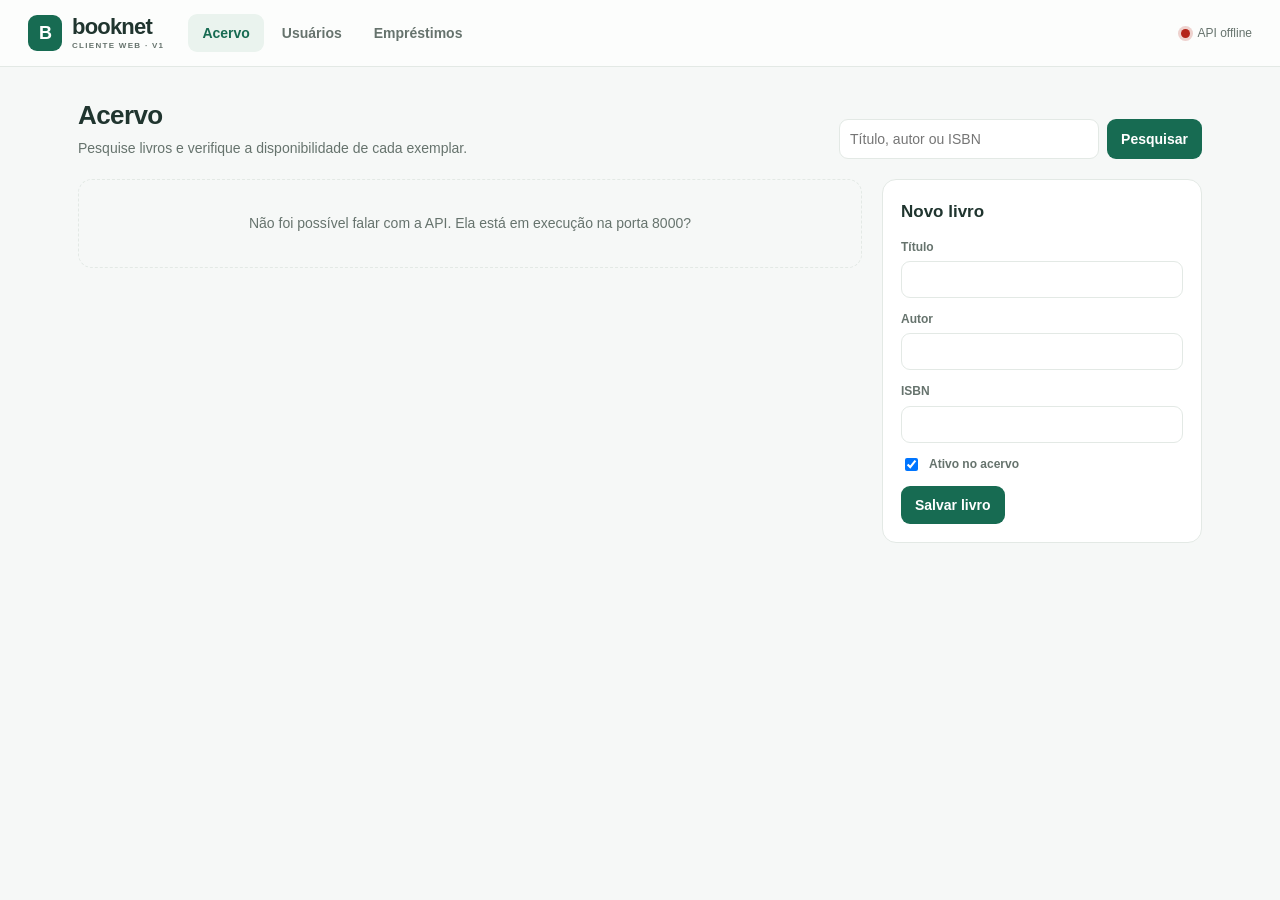
==== cliente/index.html @ 8a985eef "feat: cliente web funcional consumindo a API Acervo, usuarios e emprestimos em HTML/CSS/JS puro, com" ====
<!DOCTYPE html>
<html lang="pt-BR">
<head>
  <meta charset="UTF-8">
  <meta name="viewport" content="width=device-width, initial-scale=1">
  <meta name="description" content="BookNet — Cliente Web da biblioteca universitária: acervo, usuários, empréstimos e devoluções.">
  <meta name="theme-color" content="#176b52">
  <title>BookNet · Biblioteca</title>
  <link rel="icon" href="data:,">
  <link rel="stylesheet" href="style.css">
  <script src="app.js" defer></script>
</head>
<body>
  <header class="topbar">
    <div class="brand">
      <span class="brand-mark" aria-hidden="true">B</span>
      <span>booknet<small>CLIENTE WEB · V1</small></span>
    </div>
    <nav class="tabs" aria-label="Seções">
      <button class="tab is-active" data-tab="acervo" type="button">Acervo</button>
      <button class="tab" data-tab="usuarios" type="button">Usuários</button>
      <button class="tab" data-tab="emprestimos" type="button">Empréstimos</button>
    </nav>
    <div class="status" id="status-api" role="status" title="Estado da API e do banco">
      <span class="dot"></span><span class="status-text">Verificando…</span>
    </div>
  </header>

  <main>
    <!-- ACERVO -->
    <section class="panel" id="tab-acervo">
      <div class="panel-head">
        <div>
          <h1>Acervo</h1>
          <p class="muted">Pesquise livros e verifique a disponibilidade de cada exemplar.</p>
        </div>
        <form class="search" id="busca-livros" role="search">
          <input type="search" name="q" placeholder="Título, autor ou ISBN" aria-label="Pesquisar livros">
          <button type="submit">Pesquisar</button>
        </form>
      </div>
      <div class="layout">
        <div id="lista-livros" class="list" aria-live="polite"></div>
        <aside class="card form-card">
          <h2 id="titulo-form-livro">Novo livro</h2>
          <form id="form-livro">
            <input type="hidden" name="registro_id">
            <label>Título<input name="titulo" required maxlength="255"></label>
            <label>Autor<input name="autor" required maxlength="255"></label>
            <label>ISBN<input name="isbn" required maxlength="20"></label>
            <label class="check"><input type="checkbox" name="ativo" checked> Ativo no acervo</label>
            <div class="actions">
              <button type="submit" class="primary">Salvar livro</button>
              <button type="button" class="ghost" id="cancelar-livro" hidden>Cancelar</button>
            </div>
          </form>
        </aside>
      </div>
    </section>

    <!-- USUÁRIOS -->
    <section class="panel" id="tab-usuarios" hidden>
      <div class="panel-head">
        <div>
          <h1>Usuários</h1>
          <p class="muted">Alunos e bibliotecários cadastrados.</p>
        </div>
        <form class="search" id="busca-usuarios" role="search">
          <input type="search" name="q" placeholder="Nome, e-mail ou matrícula" aria-label="Pesquisar usuários">
          <select name="tipo" aria-label="Tipo de usuário">
            <option value="">Todos</option>
            <option value="ALUNO">Alunos</option>
            <option value="BIBLIOTECARIO">Bibliotecários</option>
          </select>
          <button type="submit">Pesquisar</button>
        </form>
      </div>
      <div class="layout">
        <div id="lista-usuarios" class="list" aria-live="polite"></div>
        <aside class="card form-card">
          <h2 id="titulo-form-usuario">Novo usuário</h2>
          <form id="form-usuario">
            <input type="hidden" name="registro_id">
            <label>Nome<input name="nome" required maxlength="255"></label>
            <label>E-mail<input name="email" type="email" required maxlength="255"></label>
            <label>Matrícula<input name="matricula" required maxlength="30"></label>
            <label>Tipo
              <select name="tipo">
                <option value="ALUNO">Aluno</option>
                <option value="BIBLIOTECARIO">Bibliotecário</option>
              </select>
            </label>
            <label class="check"><input type="checkbox" name="ativo" checked> Ativo</label>
            <div class="actions">
              <button type="submit" class="primary">Salvar usuário</button>
              <button type="button" class="ghost" id="cancelar-usuario" hidden>Cancelar</button>
            </div>
          </form>
        </aside>
      </div>
    </section>

    <!-- EMPRÉSTIMOS -->
    <section class="panel" id="tab-emprestimos" hidden>
      <div class="panel-head">
        <div>
          <h1>Empréstimos</h1>
          <p class="muted">Registre retiradas e devoluções. Limite de 3 empréstimos ativos por usuário.</p>
        </div>
        <div class="filters" role="group" aria-label="Filtrar empréstimos">
          <button type="button" class="chip is-active" data-filtro="">Todos</button>
          <button type="button" class="chip" data-filtro="status=ATIVO">Ativos</button>
          <button type="button" class="chip" data-filtro="atrasados=true">Atrasados</button>
          <button type="button" class="chip" data-filtro="status=DEVOLVIDO">Devolvidos</button>
        </div>
      </div>
      <div class="layout">
        <div id="lista-emprestimos" class="list" aria-live="polite"></div>
        <aside class="card form-card">
          <h2>Novo empréstimo</h2>
          <form id="form-emprestimo">
            <label>Usuário<select name="usuario_id" required id="select-usuario"></select></label>
            <label>ID do exemplar<input name="exemplar_id" type="number" min="1" required></label>
            <p class="hint" id="info-exemplar">Dica: use o botão “Emprestar” no Acervo.</p>
            <label>Prazo (dias)<input name="prazo_dias" type="number" min="1" max="60" value="14" required></label>
            <div class="actions"><button type="submit" class="primary">Registrar empréstimo</button></div>
          </form>
        </aside>
      </div>
    </section>
  </main>

  <div class="toasts" id="toasts" aria-live="assertive"></div>
</body>
</html>
---- cliente/style.css ----
:root {
  color-scheme: light;
  --bg: #f6f8f7;
  --surface: #fff;
  --ink: #20352f;
  --muted: #66736d;
  --green: #176b52;
  --green-soft: #eaf3ee;
  --amber: #9a5b00;
  --amber-soft: #fff4e0;
  --red: #b42318;
  --red-soft: #fdecea;
  --line: #e3e9e5;
  --radius: 14px;
}

* { box-sizing: border-box; }
body { margin: 0; background: var(--bg); color: var(--ink); font: 14px/1.6 "Segoe UI", -apple-system, BlinkMacSystemFont, Arial, sans-serif; }
h1, h2, h3, p { margin: 0; }
h1 { font-size: 26px; letter-spacing: -.6px; font-weight: 650; }
h2 { font-size: 17px; font-weight: 650; margin-bottom: 12px; }
h3 { font-size: 15px; font-weight: 650; }
[hidden] { display: none !important; }
.muted, .hint { color: var(--muted); }
.hint { font-size: 12px; margin-top: -4px; }
button, input, select { font: inherit; color: inherit; }
button { cursor: pointer; }
:focus-visible { outline: 3px solid var(--green); outline-offset: 2px; }

/* Barra superior */
.topbar { position: sticky; top: 0; z-index: 5; display: flex; align-items: center; gap: 24px; flex-wrap: wrap; padding: 14px 28px; background: #fcfdfc; border-bottom: 1px solid var(--line); }
.brand { display: flex; align-items: center; gap: 10px; font-size: 22px; font-weight: 750; letter-spacing: -.8px; line-height: 1; }
.brand small { display: block; margin-top: 4px; font-size: 8px; letter-spacing: 1.3px; color: var(--muted); }
.brand-mark { display: grid; place-items: center; width: 34px; height: 36px; border-radius: 9px; background: var(--green); color: #fff; font-size: 18px; }
.tabs { display: flex; gap: 4px; flex: 1; }
.tab { border: 0; background: none; padding: 8px 14px; border-radius: 9px; color: var(--muted); font-weight: 600; }
.tab:hover { color: var(--green); }
.tab.is-active { background: var(--green-soft); color: var(--green); }
.status { display: flex; align-items: center; gap: 8px; font-size: 12px; color: var(--muted); }
.dot { width: 9px; height: 9px; border-radius: 50%; background: #bbb; }
.status.ok .dot { background: #2e9d6e; box-shadow: 0 0 0 3px #2e9d6e33; }
.status.erro .dot { background: var(--red); box-shadow: 0 0 0 3px #b4231833; }

/* Painéis */
main { max-width: 1180px; margin: 0 auto; padding: 28px; }
.panel-head { display: flex; justify-content: space-between; align-items: flex-end; gap: 16px; flex-wrap: wrap; margin-bottom: 20px; }
.layout { display: grid; grid-template-columns: minmax(0, 1fr) 320px; gap: 20px; align-items: start; }
.card { background: var(--surface); border: 1px solid var(--line); border-radius: var(--radius); padding: 18px; }
.form-card { position: sticky; top: 90px; }
.list { display: flex; flex-direction: column; gap: 10px; }
.empty { padding: 32px; text-align: center; color: var(--muted); border: 1px dashed var(--line); border-radius: var(--radius); }

/* Formulários */
form label { display: flex; flex-direction: column; gap: 4px; margin-bottom: 12px; font-size: 12px; font-weight: 600; color: var(--muted); }
form label.check { flex-direction: row; align-items: center; gap: 8px; }
input:not([type=checkbox]), select { width: 100%; padding: 8px 10px; border: 1px solid var(--line); border-radius: 9px; background: #fff; color: var(--ink); font-weight: 400; }
input:focus, select:focus { border-color: var(--green); outline: none; box-shadow: 0 0 0 3px var(--green-soft); }
.search { display: flex; gap: 8px; }
.search input { width: 260px; }
.search select { width: auto; }
.actions { display: flex; gap: 8px; margin-top: 4px; }
button.primary, .search button { border: 0; border-radius: 9px; padding: 8px 14px; background: var(--green); color: #fff; font-weight: 600; }
button.primary:hover, .search button:hover { background: #125a45; }
button.ghost, button.small { border: 1px solid var(--line); border-radius: 9px; padding: 6px 12px; background: #fff; font-weight: 600; }
button.small { padding: 4px 10px; font-size: 12px; }
button.small:hover, button.ghost:hover { border-color: var(--green); color: var(--green); }
button.small.accent { background: var(--green); color: #fff; border-color: var(--green); }
button:disabled { opacity: .5; cursor: not-allowed; }
.filters { display: flex; gap: 6px; flex-wrap: wrap; }
.chip { border: 1px solid var(--line); background: #fff; border-radius: 99px; padding: 5px 14px; font-weight: 600; color: var(--muted); }
.chip.is-active { background: var(--green); border-color: var(--green); color: #fff; }

/* Itens */
.item { display: flex; flex-direction: column; gap: 10px; }
.item-row { display: flex; justify-content: space-between; align-items: center; gap: 12px; flex-wrap: wrap; }
.item-meta { font-size: 12px; color: var(--muted); }
.item-actions { display: flex; gap: 6px; align-items: center; flex-wrap: wrap; }
.badge { display: inline-block; padding: 2px 9px; border-radius: 99px; font-size: 11px; font-weight: 700; letter-spacing: .3px; background: var(--green-soft); color: var(--green); }
.badge.warn { background: var(--amber-soft); color: var(--amber); }
.badge.danger { background: var(--red-soft); color: var(--red); }
.badge.neutral { background: #eef0ef; color: var(--muted); }
.exemplares { border-top: 1px solid var(--line); padding-top: 10px; display: flex; flex-direction: column; gap: 6px; }
.exemplar { display: flex; justify-content: space-between; align-items: center; gap: 8px; padding: 6px 10px; background: var(--bg); border-radius: 9px; font-size: 13px; }
.novo-exemplar { display: flex; gap: 6px; margin-top: 4px; }
.novo-exemplar input { flex: 1; }

/* Notificações */
.toasts { position: fixed; right: 20px; bottom: 20px; z-index: 20; display: flex; flex-direction: column; gap: 8px; max-width: min(380px, calc(100vw - 40px)); }
.toast { padding: 12px 16px; border-radius: 11px; background: var(--ink); color: #fff; box-shadow: 0 8px 24px #0003; animation: entrar .2s ease-out; }
.toast.erro { background: var(--red); }
@keyframes entrar { from { opacity: 0; transform: translateY(8px); } }

@media (max-width: 860px) {
  .topbar { padding: 12px 16px; gap: 12px; }
  main { padding: 18px 16px; }
  .layout { grid-template-columns: 1fr; }
  .form-card { position: static; order: -1; }
  .tabs { order: 3; flex-basis: 100%; overflow-x: auto; }
  .status { margin-left: auto; }
  .panel-head > * { width: 100%; }
  .search { flex-wrap: wrap; }
  .search input { width: auto; flex: 1 1 100%; min-width: 0; }
  .search select, .search button { flex: 1; }
}
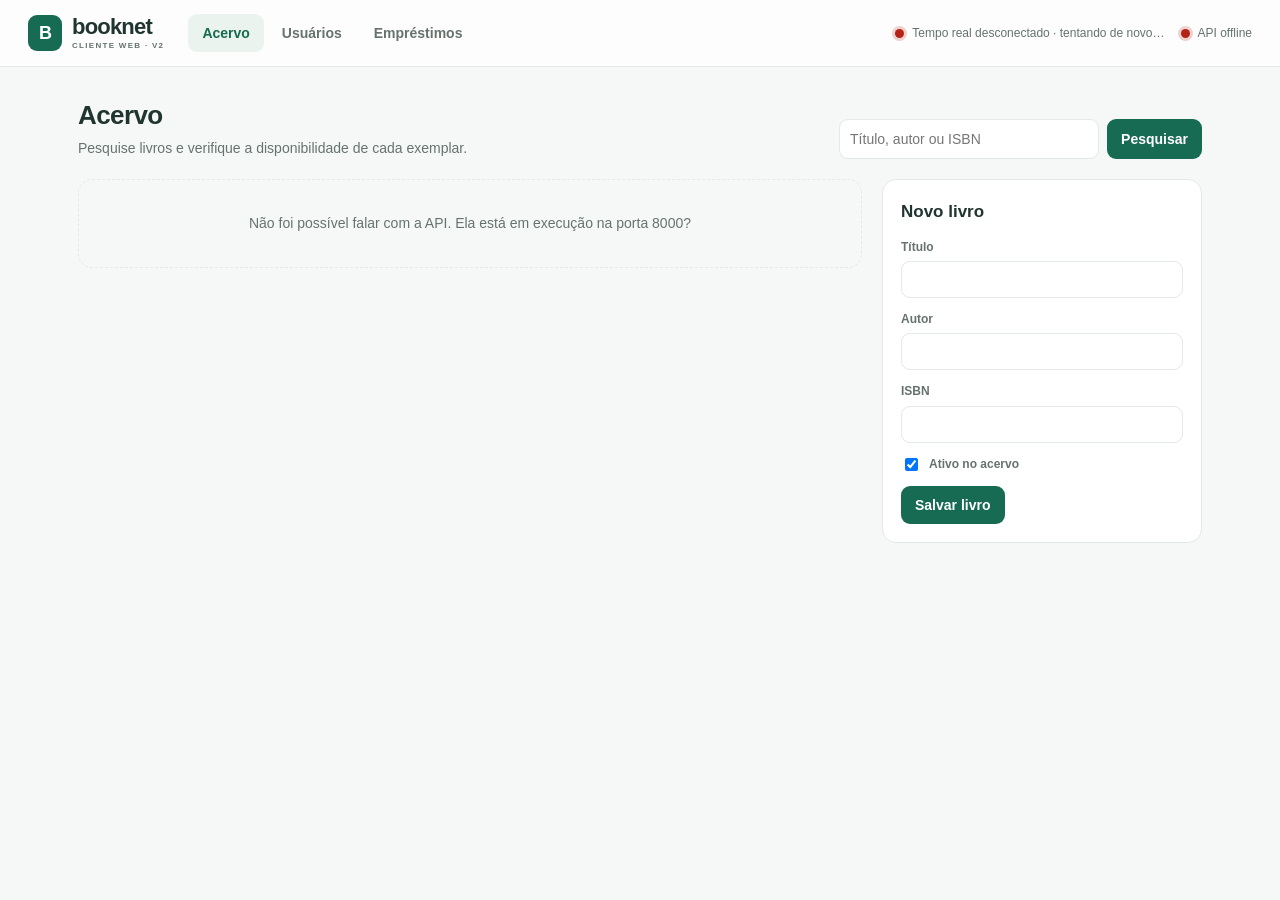
==== commit 45bb8822: "feat(v2): mensagens em tempo real por WebSocket - Canal /ws/eventos com broadcast de eventos de empr" ====
--- a/cliente/index.html
+++ b/cliente/index.html
@@ -14,15 +14,20 @@
   <header class="topbar">
     <div class="brand">
       <span class="brand-mark" aria-hidden="true">B</span>
-      <span>booknet<small>CLIENTE WEB · V1</small></span>
+      <span>booknet<small>CLIENTE WEB · V2</small></span>
     </div>
     <nav class="tabs" aria-label="Seções">
       <button class="tab is-active" data-tab="acervo" type="button">Acervo</button>
       <button class="tab" data-tab="usuarios" type="button">Usuários</button>
       <button class="tab" data-tab="emprestimos" type="button">Empréstimos</button>
     </nav>
-    <div class="status" id="status-api" role="status" title="Estado da API e do banco">
-      <span class="dot"></span><span class="status-text">Verificando…</span>
+    <div class="status-group">
+      <div class="status" id="status-ws" role="status" title="Canal WebSocket de eventos em tempo real">
+        <span class="dot"></span><span class="status-text">Conectando…</span>
+      </div>
+      <div class="status" id="status-api" role="status" title="Estado da API e do banco">
+        <span class="dot"></span><span class="status-text">Verificando…</span>
+      </div>
     </div>
   </header>
 
@@ -116,6 +121,7 @@
       </div>
       <div class="layout">
         <div id="lista-emprestimos" class="list" aria-live="polite"></div>
+        <div class="aside-stack">
         <aside class="card form-card">
           <h2>Novo empréstimo</h2>
           <form id="form-emprestimo">
@@ -126,6 +132,12 @@
             <div class="actions"><button type="submit" class="primary">Registrar empréstimo</button></div>
           </form>
         </aside>
+        <aside class="card">
+          <h2>Ao vivo</h2>
+          <p class="hint">Mensagens recebidas pelo WebSocket, vindas de qualquer computador.</p>
+          <ol id="feed-eventos" class="feed"><li class="item-meta">Nenhum evento ainda.</li></ol>
+        </aside>
+        </div>
       </div>
     </section>
   </main>
--- a/cliente/style.css
+++ b/cliente/style.css
@@ -47,6 +47,15 @@
 .layout { display: grid; grid-template-columns: minmax(0, 1fr) 320px; gap: 20px; align-items: start; }
 .card { background: var(--surface); border: 1px solid var(--line); border-radius: var(--radius); padding: 18px; }
 .form-card { position: sticky; top: 90px; }
+.aside-stack { position: sticky; top: 90px; display: flex; flex-direction: column; gap: 20px; }
+.aside-stack .form-card { position: static; }
+.status-group { display: flex; gap: 16px; flex-wrap: wrap; }
+.feed { list-style: none; margin: 8px 0 0; padding: 0; display: flex; flex-direction: column; gap: 8px; max-height: 320px; overflow-y: auto; }
+.feed li { font-size: 13px; padding: 6px 10px; border-left: 3px solid var(--green); background: var(--bg); border-radius: 0 8px 8px 0; }
+.feed li.devolucao { border-left-color: #6b7f78; }
+.feed time { display: block; font-size: 11px; color: var(--muted); }
+.toast.ao-vivo { background: #125a45; }
+.toast.ao-vivo::before { content: "AO VIVO · "; font-size: 11px; font-weight: 700; letter-spacing: .5px; opacity: .8; }
 .list { display: flex; flex-direction: column; gap: 10px; }
 .empty { padding: 32px; text-align: center; color: var(--muted); border: 1px dashed var(--line); border-radius: var(--radius); }
 
@@ -94,7 +103,7 @@
   .topbar { padding: 12px 16px; gap: 12px; }
   main { padding: 18px 16px; }
   .layout { grid-template-columns: 1fr; }
-  .form-card { position: static; order: -1; }
+  .form-card, .aside-stack { position: static; order: -1; }
   .tabs { order: 3; flex-basis: 100%; overflow-x: auto; }
   .status { margin-left: auto; }
   .panel-head > * { width: 100%; }
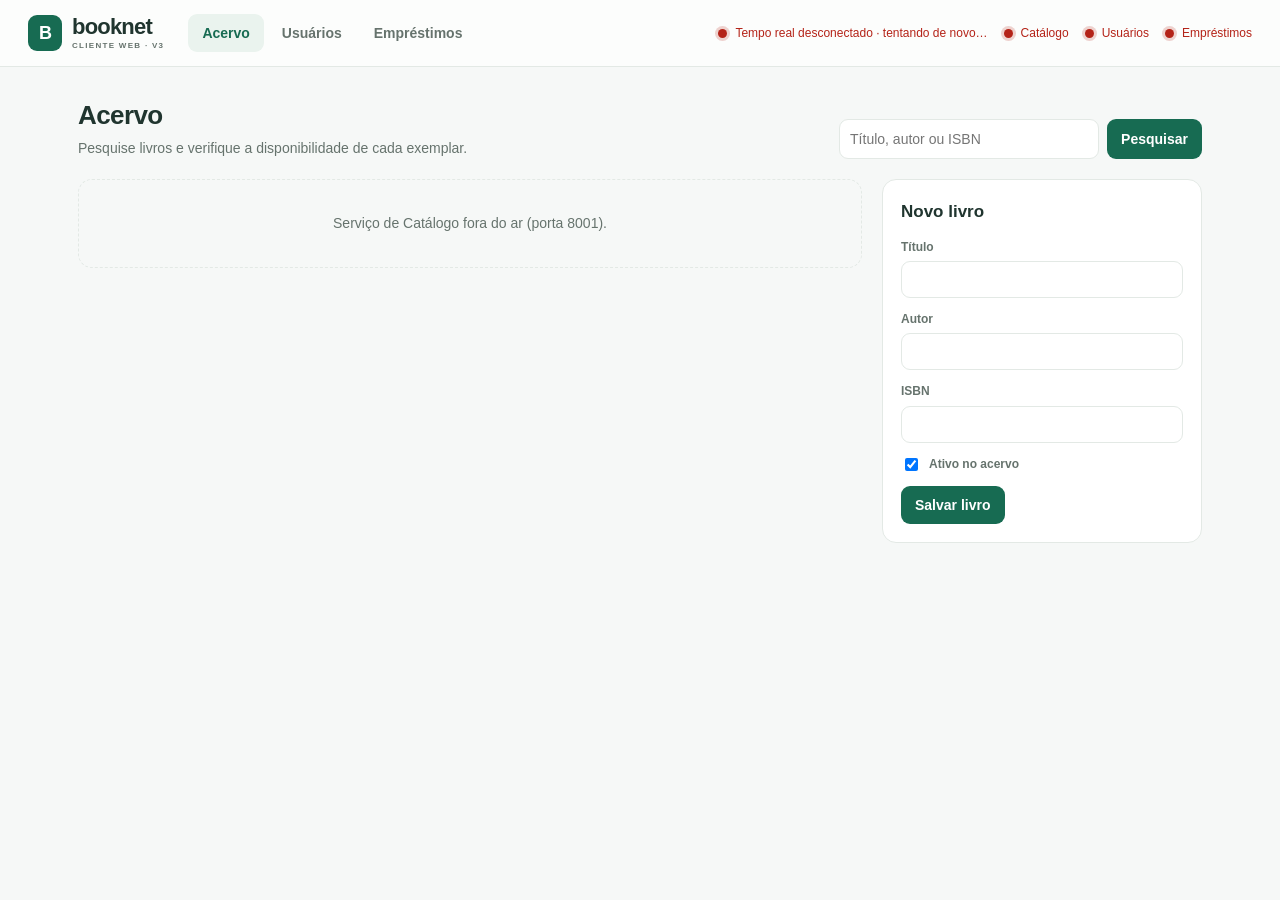
==== commit 87ce1155: "feat(v3): servicos separados de Catalogo, Usuarios e Emprestimos - Tres processos FastAPI independen" ====
--- a/cliente/index.html
+++ b/cliente/index.html
@@ -14,7 +14,7 @@
   <header class="topbar">
     <div class="brand">
       <span class="brand-mark" aria-hidden="true">B</span>
-      <span>booknet<small>CLIENTE WEB · V2</small></span>
+      <span>booknet<small>CLIENTE WEB · V3</small></span>
     </div>
     <nav class="tabs" aria-label="Seções">
       <button class="tab is-active" data-tab="acervo" type="button">Acervo</button>
@@ -25,8 +25,8 @@
       <div class="status" id="status-ws" role="status" title="Canal WebSocket de eventos em tempo real">
         <span class="dot"></span><span class="status-text">Conectando…</span>
       </div>
-      <div class="status" id="status-api" role="status" title="Estado da API e do banco">
-        <span class="dot"></span><span class="status-text">Verificando…</span>
+      <div class="status-group" id="status-servicos" role="status" aria-label="Estado dos serviços">
+        <span class="status"><span class="dot"></span><span class="status-text">Verificando serviços…</span></span>
       </div>
     </div>
   </header>
--- a/cliente/style.css
+++ b/cliente/style.css
@@ -40,6 +40,8 @@
 .dot { width: 9px; height: 9px; border-radius: 50%; background: #bbb; }
 .status.ok .dot { background: #2e9d6e; box-shadow: 0 0 0 3px #2e9d6e33; }
 .status.erro .dot { background: var(--red); box-shadow: 0 0 0 3px #b4231833; }
+.status.parcial .dot { background: #d68a00; box-shadow: 0 0 0 3px #d68a0033; }
+.status.erro .status-text { color: var(--red); }
 
 /* Painéis */
 main { max-width: 1180px; margin: 0 auto; padding: 28px; }
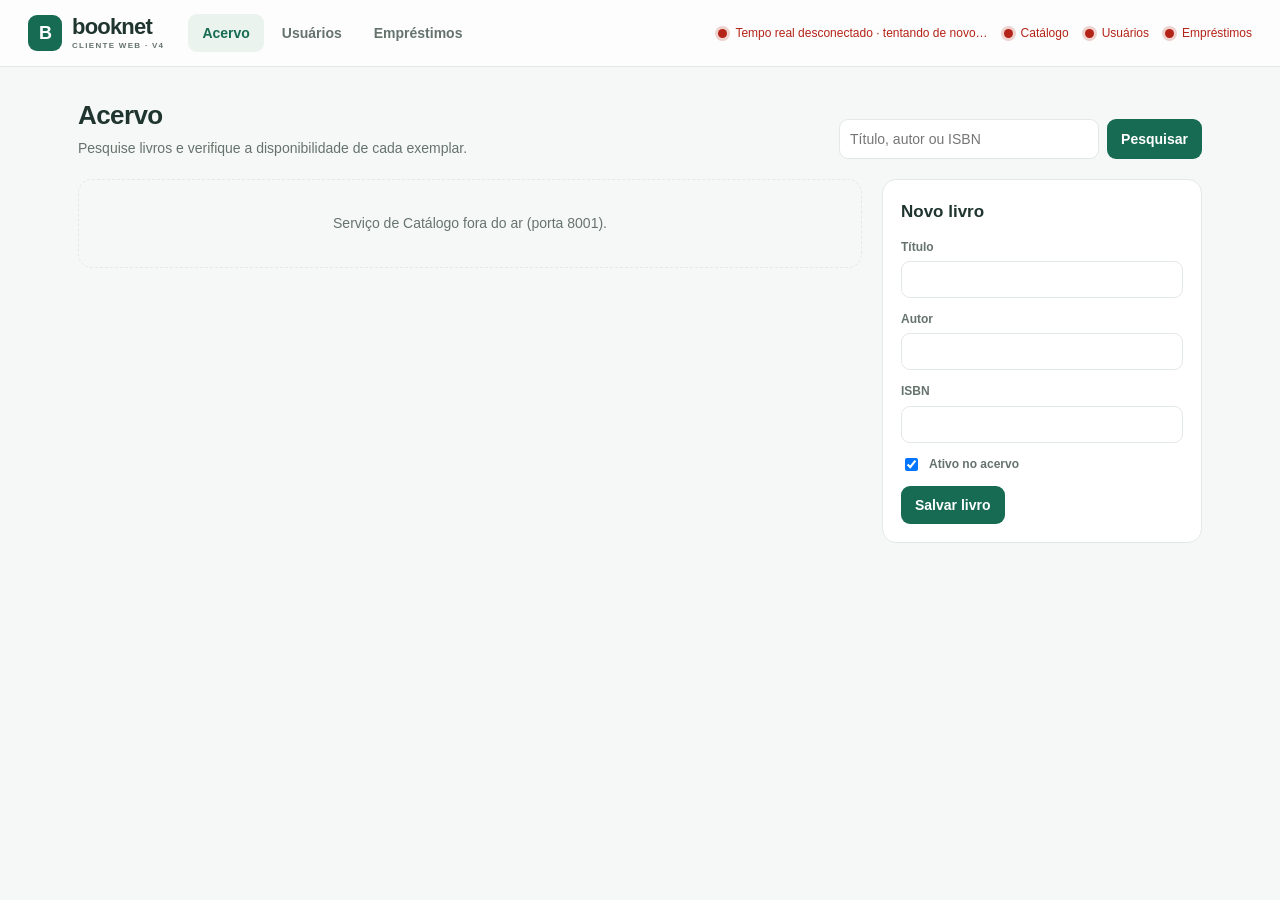
==== commit c7e38e8f: "feat(v4): BookNet em conteineres Docker - Dockerfile unico para os tres servicos (python:3.13-slim, " ====
--- a/cliente/index.html
+++ b/cliente/index.html
@@ -14,7 +14,7 @@
   <header class="topbar">
     <div class="brand">
       <span class="brand-mark" aria-hidden="true">B</span>
-      <span>booknet<small>CLIENTE WEB · V3</small></span>
+      <span>booknet<small>CLIENTE WEB · V4</small></span>
     </div>
     <nav class="tabs" aria-label="Seções">
       <button class="tab is-active" data-tab="acervo" type="button">Acervo</button>
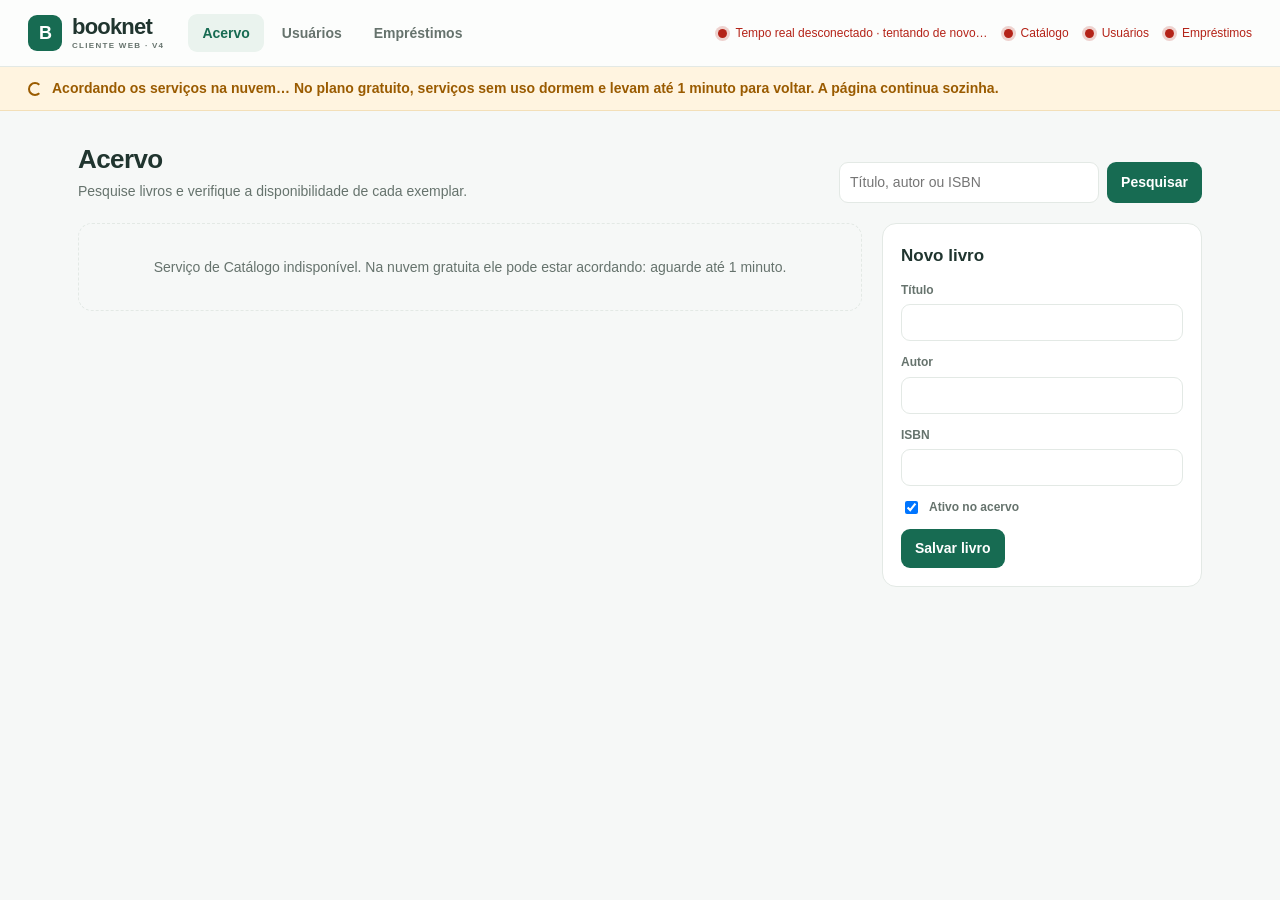
==== commit f477e5ec: "feat: BookNet pronto para a nuvem (Render) - render.yaml (Blueprint): tres servicos Docker gratuitos" ====
--- a/cliente/index.html
+++ b/cliente/index.html
@@ -8,6 +8,7 @@
   <title>BookNet · Biblioteca</title>
   <link rel="icon" href="data:,">
   <link rel="stylesheet" href="style.css">
+  <script src="config.js" defer></script>
   <script src="app.js" defer></script>
 </head>
 <body>
@@ -30,6 +31,11 @@
       </div>
     </div>
   </header>
+
+  <div class="aviso-nuvem" id="aviso-nuvem" role="status" hidden>
+    <span class="spinner" aria-hidden="true"></span>
+    Acordando os serviços na nuvem… No plano gratuito, serviços sem uso dormem e levam até 1 minuto para voltar. A página continua sozinha.
+  </div>
 
   <main>
     <!-- ACERVO -->
--- a/cliente/style.css
+++ b/cliente/style.css
@@ -42,6 +42,11 @@
 .status.erro .dot { background: var(--red); box-shadow: 0 0 0 3px #b4231833; }
 .status.parcial .dot { background: #d68a00; box-shadow: 0 0 0 3px #d68a0033; }
 .status.erro .status-text { color: var(--red); }
+
+/* Aviso de serviços acordando (nuvem gratuita) */
+.aviso-nuvem { display: flex; align-items: center; gap: 10px; padding: 10px 28px; background: var(--amber-soft); color: var(--amber); font-weight: 600; border-bottom: 1px solid #f3dfb8; }
+.spinner { width: 14px; height: 14px; border: 2px solid currentColor; border-right-color: transparent; border-radius: 50%; animation: girar .8s linear infinite; flex-shrink: 0; }
+@keyframes girar { to { transform: rotate(360deg); } }
 
 /* Painéis */
 main { max-width: 1180px; margin: 0 auto; padding: 28px; }
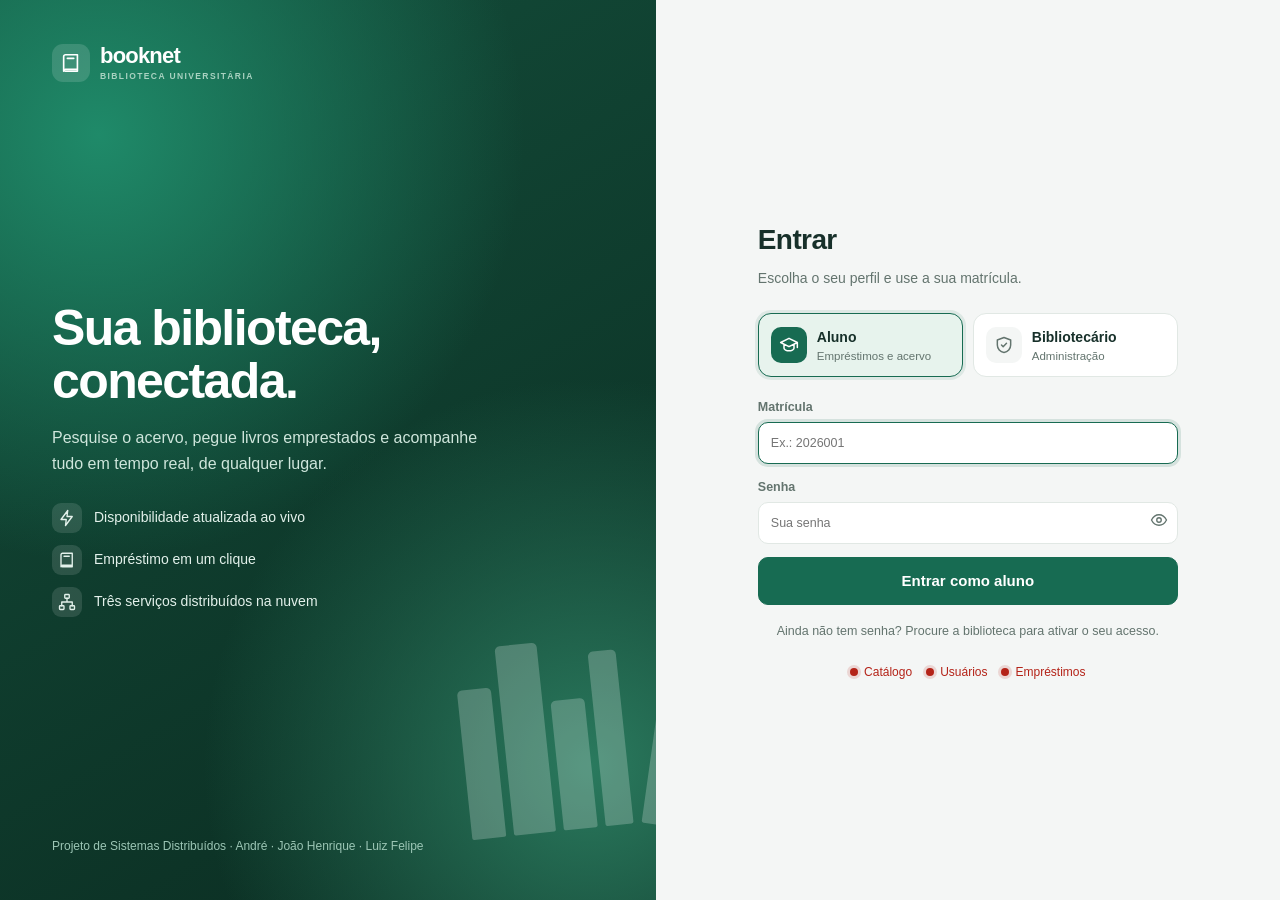
==== commit 1959a4cd: "feat: login de aluno e bibliotecario e novo visual do Cliente Web - POST /auth/login e GET /auth/eu " ====
--- a/cliente/index.html
+++ b/cliente/index.html
@@ -3,150 +3,234 @@
 <head>
   <meta charset="UTF-8">
   <meta name="viewport" content="width=device-width, initial-scale=1">
-  <meta name="description" content="BookNet — Cliente Web da biblioteca universitária: acervo, usuários, empréstimos e devoluções.">
-  <meta name="theme-color" content="#176b52">
-  <title>BookNet · Biblioteca</title>
-  <link rel="icon" href="data:,">
+  <meta name="description" content="BookNet — biblioteca universitária: acervo, empréstimos e devoluções em tempo real.">
+  <meta name="theme-color" content="#0f3d2e">
+  <title>BookNet · Biblioteca Universitária</title>
+  <link rel="icon" href="data:image/svg+xml,%3Csvg xmlns='http://www.w3.org/2000/svg' viewBox='0 0 32 32'%3E%3Crect width='32' height='32' rx='8' fill='%23176b52'/%3E%3Cpath d='M9 8h9a5 5 0 0 1 0 10h-9zM9 18h10a5 5 0 0 1 0 10H9z' fill='none' stroke='white' stroke-width='3'/%3E%3C/svg%3E">
   <link rel="stylesheet" href="style.css">
   <script src="config.js" defer></script>
   <script src="app.js" defer></script>
 </head>
 <body>
-  <header class="topbar">
-    <div class="brand">
-      <span class="brand-mark" aria-hidden="true">B</span>
-      <span>booknet<small>CLIENTE WEB · V4</small></span>
+  <svg class="icones" xmlns="http://www.w3.org/2000/svg" aria-hidden="true">
+    <symbol id="i-livro" viewBox="0 0 24 24"><path d="M4 5a2 2 0 0 1 2-2h13v16H6a2 2 0 0 0-2 2zm0 16a2 2 0 0 1 2-2h13v2H6a2 2 0 0 1-2-2M8 7h7"/></symbol>
+    <symbol id="i-aluno" viewBox="0 0 24 24"><path d="m2 9 10-5 10 5-10 5zm4 2.5V16c0 1.5 3 3 6 3s6-1.5 6-3v-4.5M22 9v6"/></symbol>
+    <symbol id="i-escudo" viewBox="0 0 24 24"><path d="M12 3 4 6v6c0 4.5 3.4 8.3 8 9 4.6-.7 8-4.5 8-9V6zm-3 9 2 2 4-4"/></symbol>
+    <symbol id="i-sair" viewBox="0 0 24 24"><path d="M15 4h3a2 2 0 0 1 2 2v12a2 2 0 0 1-2 2h-3M10 17l5-5-5-5M15 12H4"/></symbol>
+    <symbol id="i-busca" viewBox="0 0 24 24"><circle cx="11" cy="11" r="7"/><path d="m20 20-4-4"/></symbol>
+    <symbol id="i-olho" viewBox="0 0 24 24"><path d="M2 12s3.5-7 10-7 10 7 10 7-3.5 7-10 7S2 12 2 12"/><circle cx="12" cy="12" r="3"/></symbol>
+    <symbol id="i-raio" viewBox="0 0 24 24"><path d="M13 2 4 14h7l-1 8 9-12h-7z"/></symbol>
+    <symbol id="i-rede" viewBox="0 0 24 24"><rect x="9" y="2" width="6" height="5" rx="1"/><rect x="2" y="17" width="6" height="5" rx="1"/><rect x="16" y="17" width="6" height="5" rx="1"/><path d="M12 7v5M5 17v-5h14v5"/></symbol>
+    <symbol id="i-relogio" viewBox="0 0 24 24"><circle cx="12" cy="12" r="9"/><path d="M12 7v5l3 2"/></symbol>
+  </svg>
+
+  <!-- ===================== LOGIN ===================== -->
+  <section class="login" id="tela-login" hidden>
+    <div class="login-arte">
+      <div class="marca marca-clara">
+        <span class="marca-icone"><svg class="icone"><use href="#i-livro"/></svg></span>
+        <span>booknet<small>BIBLIOTECA UNIVERSITÁRIA</small></span>
+      </div>
+      <div class="login-chamada">
+        <h1>Sua biblioteca,<br>conectada.</h1>
+        <p>Pesquise o acervo, pegue livros emprestados e acompanhe tudo em tempo real, de qualquer lugar.</p>
+        <ul class="login-recursos">
+          <li><svg class="icone"><use href="#i-raio"/></svg>Disponibilidade atualizada ao vivo</li>
+          <li><svg class="icone"><use href="#i-livro"/></svg>Empréstimo em um clique</li>
+          <li><svg class="icone"><use href="#i-rede"/></svg>Três serviços distribuídos na nuvem</li>
+        </ul>
+      </div>
+      <p class="login-rodape">Projeto de Sistemas Distribuídos · André · João Henrique · Luiz Felipe</p>
+      <div class="livros-deco" aria-hidden="true"><i></i><i></i><i></i><i></i><i></i></div>
     </div>
-    <nav class="tabs" aria-label="Seções">
-      <button class="tab is-active" data-tab="acervo" type="button">Acervo</button>
-      <button class="tab" data-tab="usuarios" type="button">Usuários</button>
-      <button class="tab" data-tab="emprestimos" type="button">Empréstimos</button>
-    </nav>
-    <div class="status-group">
-      <div class="status" id="status-ws" role="status" title="Canal WebSocket de eventos em tempo real">
-        <span class="dot"></span><span class="status-text">Conectando…</span>
-      </div>
-      <div class="status-group" id="status-servicos" role="status" aria-label="Estado dos serviços">
-        <span class="status"><span class="dot"></span><span class="status-text">Verificando serviços…</span></span>
+
+    <div class="login-painel">
+      <div class="login-cartao">
+        <h2>Entrar</h2>
+        <p class="suave">Escolha o seu perfil e use a sua matrícula.</p>
+
+        <div class="perfis" role="tablist" aria-label="Perfil de acesso">
+          <button type="button" class="perfil is-ativo" role="tab" aria-selected="true" data-perfil="ALUNO">
+            <svg class="icone"><use href="#i-aluno"/></svg><span><b>Aluno</b><small>Empréstimos e acervo</small></span>
+          </button>
+          <button type="button" class="perfil" role="tab" aria-selected="false" data-perfil="BIBLIOTECARIO">
+            <svg class="icone"><use href="#i-escudo"/></svg><span><b>Bibliotecário</b><small>Administração</small></span>
+          </button>
+        </div>
+
+        <form id="form-login" novalidate>
+          <label>Matrícula
+            <input name="matricula" autocomplete="username" required placeholder="Ex.: 2026001">
+          </label>
+          <label>Senha
+            <span class="campo-senha">
+              <input name="senha" type="password" autocomplete="current-password" required placeholder="Sua senha">
+              <button type="button" class="mostrar-senha" aria-label="Mostrar senha" title="Mostrar senha"><svg class="icone"><use href="#i-olho"/></svg></button>
+            </span>
+          </label>
+          <p class="erro-login" id="erro-login" role="alert" hidden></p>
+          <button type="submit" class="botao primario largo" id="botao-entrar">Entrar como aluno</button>
+        </form>
+        <p class="login-ajuda" id="login-ajuda">Ainda não tem senha? Procure a biblioteca para ativar o seu acesso.</p>
+        <div class="login-servicos" id="login-servicos" role="status"></div>
       </div>
     </div>
-  </header>
-
-  <div class="aviso-nuvem" id="aviso-nuvem" role="status" hidden>
-    <span class="spinner" aria-hidden="true"></span>
-    Acordando os serviços na nuvem… No plano gratuito, serviços sem uso dormem e levam até 1 minuto para voltar. A página continua sozinha.
+  </section>
+
+  <!-- ===================== APLICAÇÃO ===================== -->
+  <div id="tela-app" hidden>
+    <header class="topo">
+      <div class="marca">
+        <span class="marca-icone"><svg class="icone"><use href="#i-livro"/></svg></span>
+        <span>booknet<small id="marca-perfil">BIBLIOTECA</small></span>
+      </div>
+      <nav class="abas" id="abas" aria-label="Seções"></nav>
+      <div class="topo-direita">
+        <div class="status-grupo" id="status-servicos" role="status" aria-label="Estado dos serviços"></div>
+        <span class="status" id="status-ws" title="Canal de eventos em tempo real"><span class="ponto"></span><span class="status-texto">Conectando…</span></span>
+        <div class="usuario-chip">
+          <span class="avatar" id="avatar" aria-hidden="true"></span>
+          <span class="usuario-dados"><b id="usuario-nome"></b><small id="usuario-papel"></small></span>
+          <button type="button" class="botao-icone" id="botao-sair" title="Sair" aria-label="Sair"><svg class="icone"><use href="#i-sair"/></svg></button>
+        </div>
+      </div>
+    </header>
+
+    <div class="aviso-nuvem" id="aviso-nuvem" role="status" hidden>
+      <span class="spinner" aria-hidden="true"></span>
+      Acordando os serviços na nuvem… No plano gratuito, serviços sem uso dormem e levam até 1 minuto para voltar. A página continua sozinha.
+    </div>
+
+    <main>
+      <!-- Painel do bibliotecário -->
+      <section class="painel" id="aba-painel" hidden>
+        <div class="cabecalho-painel">
+          <div><p class="sobretitulo" id="saudacao">Olá</p><h1>Painel da biblioteca</h1></div>
+        </div>
+        <div class="kpis" id="kpis"></div>
+        <div class="grade-2">
+          <article class="cartao">
+            <div class="cartao-titulo"><h2>Ao vivo</h2><span class="etiqueta">WebSocket</span></div>
+            <p class="dica">Movimentos de qualquer computador, assim que acontecem.</p>
+            <ol class="feed" id="feed-eventos"><li class="vazio-feed">Nenhum evento ainda.</li></ol>
+          </article>
+          <article class="cartao">
+            <div class="cartao-titulo"><h2>Saúde do sistema</h2><span class="etiqueta">V5</span></div>
+            <div id="saude-sistema" class="saude"></div>
+            <div class="acoes"><button type="button" class="botao" id="botao-reconciliar">Verificar exemplares presos</button></div>
+            <p class="dica" id="resultado-reconciliacao"></p>
+          </article>
+        </div>
+      </section>
+
+      <!-- Acervo (os dois perfis) -->
+      <section class="painel" id="aba-acervo" hidden>
+        <div class="cabecalho-painel">
+          <div><p class="sobretitulo">Catálogo</p><h1>Acervo</h1><p class="suave" id="acervo-sub">Pesquise livros e veja a disponibilidade de cada exemplar.</p></div>
+          <form class="busca" id="busca-livros" role="search">
+            <svg class="icone"><use href="#i-busca"/></svg>
+            <input type="search" name="q" placeholder="Título, autor ou ISBN" aria-label="Pesquisar livros">
+            <button type="submit" class="botao primario">Pesquisar</button>
+          </form>
+        </div>
+        <div class="layout">
+          <div id="lista-livros" class="lista" aria-live="polite"></div>
+          <aside class="cartao formulario somente-biblio">
+            <h2 id="titulo-form-livro">Novo livro</h2>
+            <form id="form-livro">
+              <input type="hidden" name="registro_id">
+              <label>Título<input name="titulo" required maxlength="255"></label>
+              <label>Autor<input name="autor" required maxlength="255"></label>
+              <label>ISBN<input name="isbn" required maxlength="20"></label>
+              <label class="marcar"><input type="checkbox" name="ativo" checked> Ativo no acervo</label>
+              <div class="acoes">
+                <button type="submit" class="botao primario">Salvar livro</button>
+                <button type="button" class="botao" id="cancelar-livro" hidden>Cancelar</button>
+              </div>
+            </form>
+          </aside>
+        </div>
+      </section>
+
+      <!-- Meus empréstimos (aluno) -->
+      <section class="painel" id="aba-meus" hidden>
+        <div class="cabecalho-painel">
+          <div><p class="sobretitulo">Minha conta</p><h1>Meus empréstimos</h1><p class="suave">Até 3 livros ao mesmo tempo. Devolva no prazo para continuar pegando livros.</p></div>
+        </div>
+        <div class="kpis kpis-3" id="kpis-aluno"></div>
+        <div id="lista-meus" class="lista" aria-live="polite"></div>
+      </section>
+
+      <!-- Usuários (bibliotecário) -->
+      <section class="painel" id="aba-usuarios" hidden>
+        <div class="cabecalho-painel">
+          <div><p class="sobretitulo">Administração</p><h1>Usuários</h1><p class="suave">Alunos e bibliotecários. Defina uma senha para liberar o acesso.</p></div>
+          <form class="busca" id="busca-usuarios" role="search">
+            <svg class="icone"><use href="#i-busca"/></svg>
+            <input type="search" name="q" placeholder="Nome, e-mail ou matrícula" aria-label="Pesquisar usuários">
+            <select name="tipo" aria-label="Tipo de usuário">
+              <option value="">Todos</option>
+              <option value="ALUNO">Alunos</option>
+              <option value="BIBLIOTECARIO">Bibliotecários</option>
+            </select>
+            <button type="submit" class="botao primario">Pesquisar</button>
+          </form>
+        </div>
+        <div class="layout">
+          <div id="lista-usuarios" class="lista" aria-live="polite"></div>
+          <aside class="cartao formulario">
+            <h2 id="titulo-form-usuario">Novo usuário</h2>
+            <form id="form-usuario">
+              <input type="hidden" name="registro_id">
+              <label>Nome<input name="nome" required maxlength="255"></label>
+              <label>E-mail<input name="email" type="email" required maxlength="255"></label>
+              <label>Matrícula<input name="matricula" required maxlength="30"></label>
+              <label>Tipo
+                <select name="tipo">
+                  <option value="ALUNO">Aluno</option>
+                  <option value="BIBLIOTECARIO">Bibliotecário</option>
+                </select>
+              </label>
+              <label>Senha <span class="suave" id="dica-senha">(mínimo de 6 caracteres)</span>
+                <input name="senha" type="password" minlength="6" maxlength="128" autocomplete="new-password">
+              </label>
+              <label class="marcar"><input type="checkbox" name="ativo" checked> Ativo</label>
+              <div class="acoes">
+                <button type="submit" class="botao primario">Salvar usuário</button>
+                <button type="button" class="botao" id="cancelar-usuario" hidden>Cancelar</button>
+              </div>
+            </form>
+          </aside>
+        </div>
+      </section>
+
+      <!-- Empréstimos (bibliotecário) -->
+      <section class="painel" id="aba-emprestimos" hidden>
+        <div class="cabecalho-painel">
+          <div><p class="sobretitulo">Circulação</p><h1>Empréstimos</h1><p class="suave">Registre retiradas e devoluções. Limite de 3 empréstimos ativos por usuário.</p></div>
+          <div class="filtros" role="group" aria-label="Filtrar empréstimos">
+            <button type="button" class="chip is-ativo" data-filtro="">Todos</button>
+            <button type="button" class="chip" data-filtro="status=ATIVO">Ativos</button>
+            <button type="button" class="chip" data-filtro="atrasados=true">Atrasados</button>
+            <button type="button" class="chip" data-filtro="status=DEVOLVIDO">Devolvidos</button>
+          </div>
+        </div>
+        <div class="layout">
+          <div id="lista-emprestimos" class="lista" aria-live="polite"></div>
+          <aside class="cartao formulario">
+            <h2>Novo empréstimo</h2>
+            <form id="form-emprestimo">
+              <label>Usuário<select name="usuario_id" required id="select-usuario"></select></label>
+              <label>ID do exemplar<input name="exemplar_id" type="number" min="1" required></label>
+              <p class="dica" id="info-exemplar">Dica: use o botão “Emprestar” no Acervo.</p>
+              <label>Prazo (dias)<input name="prazo_dias" type="number" min="1" max="60" value="14" required></label>
+              <div class="acoes"><button type="submit" class="botao primario">Registrar empréstimo</button></div>
+            </form>
+          </aside>
+        </div>
+      </section>
+    </main>
   </div>
-
-  <main>
-    <!-- ACERVO -->
-    <section class="panel" id="tab-acervo">
-      <div class="panel-head">
-        <div>
-          <h1>Acervo</h1>
-          <p class="muted">Pesquise livros e verifique a disponibilidade de cada exemplar.</p>
-        </div>
-        <form class="search" id="busca-livros" role="search">
-          <input type="search" name="q" placeholder="Título, autor ou ISBN" aria-label="Pesquisar livros">
-          <button type="submit">Pesquisar</button>
-        </form>
-      </div>
-      <div class="layout">
-        <div id="lista-livros" class="list" aria-live="polite"></div>
-        <aside class="card form-card">
-          <h2 id="titulo-form-livro">Novo livro</h2>
-          <form id="form-livro">
-            <input type="hidden" name="registro_id">
-            <label>Título<input name="titulo" required maxlength="255"></label>
-            <label>Autor<input name="autor" required maxlength="255"></label>
-            <label>ISBN<input name="isbn" required maxlength="20"></label>
-            <label class="check"><input type="checkbox" name="ativo" checked> Ativo no acervo</label>
-            <div class="actions">
-              <button type="submit" class="primary">Salvar livro</button>
-              <button type="button" class="ghost" id="cancelar-livro" hidden>Cancelar</button>
-            </div>
-          </form>
-        </aside>
-      </div>
-    </section>
-
-    <!-- USUÁRIOS -->
-    <section class="panel" id="tab-usuarios" hidden>
-      <div class="panel-head">
-        <div>
-          <h1>Usuários</h1>
-          <p class="muted">Alunos e bibliotecários cadastrados.</p>
-        </div>
-        <form class="search" id="busca-usuarios" role="search">
-          <input type="search" name="q" placeholder="Nome, e-mail ou matrícula" aria-label="Pesquisar usuários">
-          <select name="tipo" aria-label="Tipo de usuário">
-            <option value="">Todos</option>
-            <option value="ALUNO">Alunos</option>
-            <option value="BIBLIOTECARIO">Bibliotecários</option>
-          </select>
-          <button type="submit">Pesquisar</button>
-        </form>
-      </div>
-      <div class="layout">
-        <div id="lista-usuarios" class="list" aria-live="polite"></div>
-        <aside class="card form-card">
-          <h2 id="titulo-form-usuario">Novo usuário</h2>
-          <form id="form-usuario">
-            <input type="hidden" name="registro_id">
-            <label>Nome<input name="nome" required maxlength="255"></label>
-            <label>E-mail<input name="email" type="email" required maxlength="255"></label>
-            <label>Matrícula<input name="matricula" required maxlength="30"></label>
-            <label>Tipo
-              <select name="tipo">
-                <option value="ALUNO">Aluno</option>
-                <option value="BIBLIOTECARIO">Bibliotecário</option>
-              </select>
-            </label>
-            <label class="check"><input type="checkbox" name="ativo" checked> Ativo</label>
-            <div class="actions">
-              <button type="submit" class="primary">Salvar usuário</button>
-              <button type="button" class="ghost" id="cancelar-usuario" hidden>Cancelar</button>
-            </div>
-          </form>
-        </aside>
-      </div>
-    </section>
-
-    <!-- EMPRÉSTIMOS -->
-    <section class="panel" id="tab-emprestimos" hidden>
-      <div class="panel-head">
-        <div>
-          <h1>Empréstimos</h1>
-          <p class="muted">Registre retiradas e devoluções. Limite de 3 empréstimos ativos por usuário.</p>
-        </div>
-        <div class="filters" role="group" aria-label="Filtrar empréstimos">
-          <button type="button" class="chip is-active" data-filtro="">Todos</button>
-          <button type="button" class="chip" data-filtro="status=ATIVO">Ativos</button>
-          <button type="button" class="chip" data-filtro="atrasados=true">Atrasados</button>
-          <button type="button" class="chip" data-filtro="status=DEVOLVIDO">Devolvidos</button>
-        </div>
-      </div>
-      <div class="layout">
-        <div id="lista-emprestimos" class="list" aria-live="polite"></div>
-        <div class="aside-stack">
-        <aside class="card form-card">
-          <h2>Novo empréstimo</h2>
-          <form id="form-emprestimo">
-            <label>Usuário<select name="usuario_id" required id="select-usuario"></select></label>
-            <label>ID do exemplar<input name="exemplar_id" type="number" min="1" required></label>
-            <p class="hint" id="info-exemplar">Dica: use o botão “Emprestar” no Acervo.</p>
-            <label>Prazo (dias)<input name="prazo_dias" type="number" min="1" max="60" value="14" required></label>
-            <div class="actions"><button type="submit" class="primary">Registrar empréstimo</button></div>
-          </form>
-        </aside>
-        <aside class="card">
-          <h2>Ao vivo</h2>
-          <p class="hint">Mensagens recebidas pelo WebSocket, vindas de qualquer computador.</p>
-          <ol id="feed-eventos" class="feed"><li class="item-meta">Nenhum evento ainda.</li></ol>
-        </aside>
-        </div>
-      </div>
-    </section>
-  </main>
 
   <div class="toasts" id="toasts" aria-live="assertive"></div>
 </body>
--- a/cliente/style.css
+++ b/cliente/style.css
@@ -1,120 +1,217 @@
 :root {
   color-scheme: light;
-  --bg: #f6f8f7;
-  --surface: #fff;
-  --ink: #20352f;
-  --muted: #66736d;
-  --green: #176b52;
-  --green-soft: #eaf3ee;
-  --amber: #9a5b00;
-  --amber-soft: #fff4e0;
-  --red: #b42318;
-  --red-soft: #fdecea;
-  --line: #e3e9e5;
-  --radius: 14px;
+  --fundo: #f4f6f5;
+  --superficie: #ffffff;
+  --tinta: #17302a;
+  --suave: #63746e;
+  --linha: #e1e8e4;
+  --verde: #176b52;
+  --verde-escuro: #0f3d2e;
+  --verde-claro: #e7f3ed;
+  --ambar: #9a5b00;
+  --ambar-claro: #fff4df;
+  --vermelho: #b42318;
+  --vermelho-claro: #fdecea;
+  --raio: 16px;
+  --sombra: 0 1px 2px rgba(15, 61, 46, .05), 0 8px 24px rgba(15, 61, 46, .06);
 }
 
 * { box-sizing: border-box; }
-body { margin: 0; background: var(--bg); color: var(--ink); font: 14px/1.6 "Segoe UI", -apple-system, BlinkMacSystemFont, Arial, sans-serif; }
+html, body { margin: 0; }
+body { background: var(--fundo); color: var(--tinta); font: 14px/1.6 "Segoe UI", -apple-system, BlinkMacSystemFont, Roboto, Arial, sans-serif; -webkit-font-smoothing: antialiased; }
 h1, h2, h3, p { margin: 0; }
-h1 { font-size: 26px; letter-spacing: -.6px; font-weight: 650; }
-h2 { font-size: 17px; font-weight: 650; margin-bottom: 12px; }
+h1 { font-size: 28px; letter-spacing: -.6px; font-weight: 700; line-height: 1.2; }
+h2 { font-size: 17px; font-weight: 650; }
 h3 { font-size: 15px; font-weight: 650; }
 [hidden] { display: none !important; }
-.muted, .hint { color: var(--muted); }
-.hint { font-size: 12px; margin-top: -4px; }
 button, input, select { font: inherit; color: inherit; }
 button { cursor: pointer; }
-:focus-visible { outline: 3px solid var(--green); outline-offset: 2px; }
-
-/* Barra superior */
-.topbar { position: sticky; top: 0; z-index: 5; display: flex; align-items: center; gap: 24px; flex-wrap: wrap; padding: 14px 28px; background: #fcfdfc; border-bottom: 1px solid var(--line); }
-.brand { display: flex; align-items: center; gap: 10px; font-size: 22px; font-weight: 750; letter-spacing: -.8px; line-height: 1; }
-.brand small { display: block; margin-top: 4px; font-size: 8px; letter-spacing: 1.3px; color: var(--muted); }
-.brand-mark { display: grid; place-items: center; width: 34px; height: 36px; border-radius: 9px; background: var(--green); color: #fff; font-size: 18px; }
-.tabs { display: flex; gap: 4px; flex: 1; }
-.tab { border: 0; background: none; padding: 8px 14px; border-radius: 9px; color: var(--muted); font-weight: 600; }
-.tab:hover { color: var(--green); }
-.tab.is-active { background: var(--green-soft); color: var(--green); }
-.status { display: flex; align-items: center; gap: 8px; font-size: 12px; color: var(--muted); }
-.dot { width: 9px; height: 9px; border-radius: 50%; background: #bbb; }
-.status.ok .dot { background: #2e9d6e; box-shadow: 0 0 0 3px #2e9d6e33; }
-.status.erro .dot { background: var(--red); box-shadow: 0 0 0 3px #b4231833; }
-.status.parcial .dot { background: #d68a00; box-shadow: 0 0 0 3px #d68a0033; }
-.status.erro .status-text { color: var(--red); }
-
-/* Aviso de serviços acordando (nuvem gratuita) */
-.aviso-nuvem { display: flex; align-items: center; gap: 10px; padding: 10px 28px; background: var(--amber-soft); color: var(--amber); font-weight: 600; border-bottom: 1px solid #f3dfb8; }
+:focus-visible { outline: 3px solid var(--verde); outline-offset: 2px; }
+.icones { position: absolute; width: 0; height: 0; overflow: hidden; }
+.icone { width: 18px; height: 18px; fill: none; stroke: currentColor; stroke-width: 1.8; stroke-linecap: round; stroke-linejoin: round; flex-shrink: 0; }
+.suave { color: var(--suave); }
+.dica { color: var(--suave); font-size: 12px; }
+.sobretitulo { font-size: 11px; font-weight: 700; letter-spacing: 1.4px; text-transform: uppercase; color: var(--verde); margin-bottom: 4px; }
+
+/* ---------- Marca ---------- */
+.marca { display: flex; align-items: center; gap: 10px; font-size: 22px; font-weight: 750; letter-spacing: -.8px; line-height: 1; }
+.marca small { display: block; margin-top: 5px; font-size: 8.5px; letter-spacing: 1.4px; font-weight: 650; color: var(--suave); }
+.marca-icone { display: grid; place-items: center; width: 38px; height: 38px; border-radius: 11px; background: var(--verde); color: #fff; }
+.marca-icone .icone { width: 22px; height: 22px; }
+.marca-clara { color: #fff; }
+.marca-clara small { color: #a9d2c1; }
+.marca-clara .marca-icone { background: rgba(255, 255, 255, .14); }
+
+/* ---------- Botões ---------- */
+.botao { display: inline-flex; align-items: center; justify-content: center; gap: 8px; border: 1px solid var(--linha); background: #fff; border-radius: 10px; padding: 8px 14px; font-weight: 600; transition: border-color .15s, background .15s, color .15s; }
+.botao:hover { border-color: var(--verde); color: var(--verde); }
+.botao.primario { background: var(--verde); border-color: var(--verde); color: #fff; }
+.botao.primario:hover { background: var(--verde-escuro); border-color: var(--verde-escuro); color: #fff; }
+.botao.pequeno { padding: 5px 11px; font-size: 12.5px; border-radius: 9px; }
+.botao.largo { width: 100%; padding: 11px; font-size: 15px; }
+.botao:disabled { opacity: .55; cursor: not-allowed; }
+.botao-icone { display: grid; place-items: center; width: 34px; height: 34px; border: 0; border-radius: 9px; background: transparent; color: var(--suave); }
+.botao-icone:hover { background: var(--verde-claro); color: var(--verde); }
+
+/* ---------- Login ---------- */
+.login { display: grid; grid-template-columns: minmax(0, 1.05fr) minmax(0, 1fr); min-height: 100vh; }
+.login-arte { position: relative; overflow: hidden; display: flex; flex-direction: column; justify-content: space-between; gap: 32px; padding: 44px 52px; color: #fff;
+  background: radial-gradient(circle at 15% 15%, #1f8a69 0, transparent 45%), radial-gradient(circle at 90% 85%, #2a7a5e 0, transparent 40%), linear-gradient(150deg, #134d3a, #0b2c21); }
+.login-chamada { position: relative; z-index: 1; max-width: 460px; }
+.login-chamada h1 { font-size: clamp(34px, 4vw, 50px); letter-spacing: -1.6px; line-height: 1.05; margin-bottom: 18px; }
+.login-chamada p { color: #cfe6dc; font-size: 16px; margin-bottom: 26px; }
+.login-recursos { list-style: none; margin: 0; padding: 0; display: grid; gap: 12px; }
+.login-recursos li { display: flex; align-items: center; gap: 12px; color: #e3f1eb; }
+.login-recursos .icone { width: 30px; height: 30px; padding: 6px; border-radius: 9px; background: rgba(255, 255, 255, .12); }
+.login-rodape { position: relative; z-index: 1; font-size: 12px; color: #9cc6b5; }
+.livros-deco { position: absolute; right: -10px; bottom: 70px; display: flex; align-items: flex-end; gap: 8px; opacity: .22; transform: rotate(-6deg); }
+.livros-deco i { display: block; width: 34px; border-radius: 5px 5px 2px 2px; background: #fff; }
+.livros-deco i:nth-child(1) { height: 150px; } .livros-deco i:nth-child(2) { height: 190px; width: 42px; }
+.livros-deco i:nth-child(3) { height: 130px; } .livros-deco i:nth-child(4) { height: 175px; width: 28px; } .livros-deco i:nth-child(5) { height: 120px; transform: rotate(14deg); transform-origin: bottom left; }
+.login-painel { display: grid; place-items: center; padding: 40px 24px; }
+.login-cartao { width: min(420px, 100%); }
+.login-cartao h2 { font-size: 28px; letter-spacing: -.6px; margin-bottom: 4px; }
+.perfis { display: grid; grid-template-columns: 1fr 1fr; gap: 10px; margin: 24px 0 20px; }
+.perfil { display: flex; align-items: center; gap: 10px; text-align: left; padding: 12px; border: 1.5px solid var(--linha); border-radius: 13px; background: #fff; transition: border-color .15s, background .15s, box-shadow .15s; }
+.perfil .icone { width: 36px; height: 36px; padding: 8px; border-radius: 10px; background: var(--fundo); color: var(--suave); }
+.perfil b { display: block; font-size: 14px; }
+.perfil small { display: block; font-size: 11.5px; color: var(--suave); line-height: 1.3; }
+.perfil:hover { border-color: #9fcbb8; }
+.perfil.is-ativo { border-color: var(--verde); background: var(--verde-claro); box-shadow: 0 0 0 3px rgba(23, 107, 82, .1); }
+.perfil.is-ativo .icone { background: var(--verde); color: #fff; }
+.campo-senha { position: relative; display: block; }
+.campo-senha input { padding-right: 42px; }
+.mostrar-senha { position: absolute; right: 4px; top: 50%; transform: translateY(-50%); border: 0; background: transparent; color: var(--suave); padding: 6px; border-radius: 8px; }
+.mostrar-senha:hover { color: var(--verde); }
+.erro-login { margin: -2px 0 12px; padding: 9px 12px; border-radius: 10px; background: var(--vermelho-claro); color: var(--vermelho); font-weight: 600; font-size: 13px; }
+.login-ajuda { margin-top: 16px; font-size: 12.5px; color: var(--suave); text-align: center; }
+.login-servicos { margin-top: 22px; display: flex; justify-content: center; gap: 14px; flex-wrap: wrap; font-size: 11.5px; color: var(--suave); }
+
+/* ---------- Formulários ---------- */
+form label { display: flex; flex-direction: column; gap: 5px; margin-bottom: 13px; font-size: 12.5px; font-weight: 600; color: var(--suave); }
+form label.marcar { flex-direction: row; align-items: center; gap: 8px; }
+input:not([type=checkbox]), select { width: 100%; padding: 10px 12px; border: 1px solid var(--linha); border-radius: 10px; background: #fff; color: var(--tinta); font-weight: 400; transition: border-color .15s, box-shadow .15s; }
+input:focus, select:focus { border-color: var(--verde); outline: none; box-shadow: 0 0 0 3px rgba(23, 107, 82, .14); }
+.acoes { display: flex; gap: 8px; flex-wrap: wrap; margin-top: 6px; }
+
+/* ---------- Topo da aplicação ---------- */
+.topo { position: sticky; top: 0; z-index: 5; display: flex; align-items: center; gap: 22px; padding: 12px 28px; background: rgba(255, 255, 255, .92); backdrop-filter: blur(8px); border-bottom: 1px solid var(--linha); }
+.abas { display: flex; gap: 4px; flex: 1; }
+.aba { border: 0; background: none; padding: 8px 14px; border-radius: 10px; color: var(--suave); font-weight: 600; white-space: nowrap; }
+.aba:hover { color: var(--verde); }
+.aba.is-ativo { background: var(--verde-claro); color: var(--verde); }
+.topo-direita { display: flex; align-items: center; gap: 16px; }
+.status-grupo { display: flex; gap: 12px; }
+.status { display: inline-flex; align-items: center; gap: 6px; font-size: 12px; color: var(--suave); white-space: nowrap; }
+.ponto { width: 8px; height: 8px; border-radius: 50%; background: #c2ccc8; }
+.status.ok .ponto { background: #2e9d6e; box-shadow: 0 0 0 3px #2e9d6e26; }
+.status.parcial .ponto { background: #d68a00; box-shadow: 0 0 0 3px #d68a0026; }
+.status.erro .ponto { background: var(--vermelho); box-shadow: 0 0 0 3px #b4231826; }
+.status.erro .status-texto { color: var(--vermelho); }
+.usuario-chip { display: flex; align-items: center; gap: 10px; padding: 4px 4px 4px 4px; border: 1px solid var(--linha); border-radius: 14px; background: #fff; }
+.avatar { display: grid; place-items: center; width: 32px; height: 32px; border-radius: 10px; background: var(--verde); color: #fff; font-weight: 700; font-size: 13px; }
+.usuario-dados { display: flex; flex-direction: column; line-height: 1.2; }
+.usuario-dados b { font-size: 13px; }
+.usuario-dados small { font-size: 11px; color: var(--suave); }
+
+.aviso-nuvem { display: flex; align-items: center; gap: 10px; padding: 10px 28px; background: var(--ambar-claro); color: var(--ambar); font-weight: 600; border-bottom: 1px solid #f3dfb8; }
 .spinner { width: 14px; height: 14px; border: 2px solid currentColor; border-right-color: transparent; border-radius: 50%; animation: girar .8s linear infinite; flex-shrink: 0; }
 @keyframes girar { to { transform: rotate(360deg); } }
 
-/* Painéis */
-main { max-width: 1180px; margin: 0 auto; padding: 28px; }
-.panel-head { display: flex; justify-content: space-between; align-items: flex-end; gap: 16px; flex-wrap: wrap; margin-bottom: 20px; }
-.layout { display: grid; grid-template-columns: minmax(0, 1fr) 320px; gap: 20px; align-items: start; }
-.card { background: var(--surface); border: 1px solid var(--line); border-radius: var(--radius); padding: 18px; }
-.form-card { position: sticky; top: 90px; }
-.aside-stack { position: sticky; top: 90px; display: flex; flex-direction: column; gap: 20px; }
-.aside-stack .form-card { position: static; }
-.status-group { display: flex; gap: 16px; flex-wrap: wrap; }
-.feed { list-style: none; margin: 8px 0 0; padding: 0; display: flex; flex-direction: column; gap: 8px; max-height: 320px; overflow-y: auto; }
-.feed li { font-size: 13px; padding: 6px 10px; border-left: 3px solid var(--green); background: var(--bg); border-radius: 0 8px 8px 0; }
+/* ---------- Conteúdo ---------- */
+main { max-width: 1200px; margin: 0 auto; padding: 30px 28px 60px; }
+.cabecalho-painel { display: flex; justify-content: space-between; align-items: flex-end; gap: 16px; flex-wrap: wrap; margin-bottom: 22px; }
+.cabecalho-painel .suave { margin-top: 4px; }
+.layout { display: grid; grid-template-columns: minmax(0, 1fr) 330px; gap: 22px; align-items: start; }
+.grade-2 { display: grid; grid-template-columns: 1fr 1fr; gap: 22px; }
+.perfil-aluno #aba-acervo .layout { grid-template-columns: minmax(0, 1fr); }
+.cartao { background: var(--superficie); border: 1px solid var(--linha); border-radius: var(--raio); padding: 20px; box-shadow: var(--sombra); }
+.cartao-titulo { display: flex; align-items: center; justify-content: space-between; gap: 8px; margin-bottom: 4px; }
+.formulario { position: sticky; top: 90px; }
+.formulario h2 { margin-bottom: 14px; }
+.lista { display: flex; flex-direction: column; gap: 12px; }
+.vazio { padding: 40px 20px; text-align: center; color: var(--suave); border: 1.5px dashed var(--linha); border-radius: var(--raio); background: rgba(255, 255, 255, .5); }
+.busca { display: flex; align-items: center; gap: 8px; padding: 5px 5px 5px 14px; background: #fff; border: 1px solid var(--linha); border-radius: 13px; box-shadow: var(--sombra); }
+.busca > .icone { color: var(--suave); }
+.busca input, .busca select { border: 0; padding: 7px 4px; box-shadow: none !important; }
+.busca input { width: 230px; }
+.busca select { width: auto; border-left: 1px solid var(--linha); border-radius: 0; padding-left: 10px; }
+.filtros { display: flex; gap: 6px; flex-wrap: wrap; }
+.chip { border: 1px solid var(--linha); background: #fff; border-radius: 99px; padding: 6px 15px; font-weight: 600; color: var(--suave); }
+.chip.is-ativo { background: var(--verde); border-color: var(--verde); color: #fff; }
+
+/* ---------- KPIs ---------- */
+.kpis { display: grid; grid-template-columns: repeat(4, 1fr); gap: 16px; margin-bottom: 22px; }
+.kpis-3 { grid-template-columns: repeat(3, 1fr); }
+.kpi { background: #fff; border: 1px solid var(--linha); border-radius: var(--raio); padding: 18px 20px; box-shadow: var(--sombra); }
+.kpi small { display: block; font-size: 12px; font-weight: 600; color: var(--suave); }
+.kpi strong { display: block; font-size: 30px; letter-spacing: -1px; line-height: 1.2; margin-top: 4px; }
+.kpi span { font-size: 12px; color: var(--suave); }
+.kpi.alerta strong { color: var(--vermelho); }
+.kpi.destaque { background: linear-gradient(140deg, var(--verde), var(--verde-escuro)); border-color: transparent; color: #fff; }
+.kpi.destaque small, .kpi.destaque span { color: #bfe0d3; }
+
+/* ---------- Itens ---------- */
+.item { display: flex; gap: 16px; align-items: center; padding: 16px; }
+.capa { flex-shrink: 0; display: grid; place-items: center; width: 52px; height: 70px; border-radius: 6px 10px 10px 6px; color: #fff; font-weight: 750; font-size: 16px; letter-spacing: -.5px; box-shadow: inset 4px 0 0 rgba(0, 0, 0, .18), 0 4px 10px rgba(0, 0, 0, .12); }
+.item-corpo { flex: 1; min-width: 0; display: flex; flex-direction: column; gap: 10px; }
+.item-linha { display: flex; justify-content: space-between; align-items: center; gap: 12px; flex-wrap: wrap; }
+.item-meta { font-size: 12.5px; color: var(--suave); }
+.item-acoes { display: flex; gap: 6px; align-items: center; flex-wrap: wrap; }
+.selo { display: inline-flex; align-items: center; gap: 5px; padding: 3px 10px; border-radius: 99px; font-size: 11.5px; font-weight: 700; letter-spacing: .2px; background: var(--verde-claro); color: var(--verde); white-space: nowrap; }
+.selo.aviso { background: var(--ambar-claro); color: var(--ambar); }
+.selo.perigo { background: var(--vermelho-claro); color: var(--vermelho); }
+.selo.neutro { background: #eef1f0; color: var(--suave); }
+.exemplares { border-top: 1px solid var(--linha); padding-top: 10px; display: flex; flex-direction: column; gap: 6px; }
+.exemplar { display: flex; justify-content: space-between; align-items: center; gap: 8px; padding: 7px 10px; background: var(--fundo); border-radius: 10px; font-size: 13px; }
+.novo-exemplar { display: flex; gap: 6px; margin-top: 4px; }
+.novo-exemplar input { flex: 1; padding: 7px 10px; }
+.emprestimo .capa { width: 44px; height: 58px; font-size: 14px; }
+.prazo { display: inline-flex; align-items: center; gap: 5px; }
+.prazo .icone { width: 14px; height: 14px; }
+
+/* ---------- Painel: feed e saúde ---------- */
+.feed { list-style: none; margin: 12px 0 0; padding: 0; display: flex; flex-direction: column; gap: 8px; max-height: 340px; overflow-y: auto; }
+.feed li { font-size: 13px; padding: 8px 12px; border-left: 3px solid var(--verde); background: var(--fundo); border-radius: 0 10px 10px 0; }
 .feed li.devolucao { border-left-color: #6b7f78; }
-.feed time { display: block; font-size: 11px; color: var(--muted); }
-.toast.ao-vivo { background: #125a45; }
-.toast.ao-vivo::before { content: "AO VIVO · "; font-size: 11px; font-weight: 700; letter-spacing: .5px; opacity: .8; }
-.list { display: flex; flex-direction: column; gap: 10px; }
-.empty { padding: 32px; text-align: center; color: var(--muted); border: 1px dashed var(--line); border-radius: var(--radius); }
-
-/* Formulários */
-form label { display: flex; flex-direction: column; gap: 4px; margin-bottom: 12px; font-size: 12px; font-weight: 600; color: var(--muted); }
-form label.check { flex-direction: row; align-items: center; gap: 8px; }
-input:not([type=checkbox]), select { width: 100%; padding: 8px 10px; border: 1px solid var(--line); border-radius: 9px; background: #fff; color: var(--ink); font-weight: 400; }
-input:focus, select:focus { border-color: var(--green); outline: none; box-shadow: 0 0 0 3px var(--green-soft); }
-.search { display: flex; gap: 8px; }
-.search input { width: 260px; }
-.search select { width: auto; }
-.actions { display: flex; gap: 8px; margin-top: 4px; }
-button.primary, .search button { border: 0; border-radius: 9px; padding: 8px 14px; background: var(--green); color: #fff; font-weight: 600; }
-button.primary:hover, .search button:hover { background: #125a45; }
-button.ghost, button.small { border: 1px solid var(--line); border-radius: 9px; padding: 6px 12px; background: #fff; font-weight: 600; }
-button.small { padding: 4px 10px; font-size: 12px; }
-button.small:hover, button.ghost:hover { border-color: var(--green); color: var(--green); }
-button.small.accent { background: var(--green); color: #fff; border-color: var(--green); }
-button:disabled { opacity: .5; cursor: not-allowed; }
-.filters { display: flex; gap: 6px; flex-wrap: wrap; }
-.chip { border: 1px solid var(--line); background: #fff; border-radius: 99px; padding: 5px 14px; font-weight: 600; color: var(--muted); }
-.chip.is-active { background: var(--green); border-color: var(--green); color: #fff; }
-
-/* Itens */
-.item { display: flex; flex-direction: column; gap: 10px; }
-.item-row { display: flex; justify-content: space-between; align-items: center; gap: 12px; flex-wrap: wrap; }
-.item-meta { font-size: 12px; color: var(--muted); }
-.item-actions { display: flex; gap: 6px; align-items: center; flex-wrap: wrap; }
-.badge { display: inline-block; padding: 2px 9px; border-radius: 99px; font-size: 11px; font-weight: 700; letter-spacing: .3px; background: var(--green-soft); color: var(--green); }
-.badge.warn { background: var(--amber-soft); color: var(--amber); }
-.badge.danger { background: var(--red-soft); color: var(--red); }
-.badge.neutral { background: #eef0ef; color: var(--muted); }
-.exemplares { border-top: 1px solid var(--line); padding-top: 10px; display: flex; flex-direction: column; gap: 6px; }
-.exemplar { display: flex; justify-content: space-between; align-items: center; gap: 8px; padding: 6px 10px; background: var(--bg); border-radius: 9px; font-size: 13px; }
-.novo-exemplar { display: flex; gap: 6px; margin-top: 4px; }
-.novo-exemplar input { flex: 1; }
-
-/* Notificações */
+.feed li.vazio-feed { border-left-color: var(--linha); color: var(--suave); }
+.feed time { display: block; font-size: 11px; color: var(--suave); }
+.etiqueta { font-size: 10.5px; font-weight: 700; letter-spacing: .6px; padding: 2px 8px; border-radius: 6px; background: var(--fundo); color: var(--suave); }
+.saude { display: flex; flex-direction: column; gap: 8px; margin: 12px 0 14px; }
+.saude-linha { display: flex; align-items: center; justify-content: space-between; gap: 10px; padding: 9px 12px; border-radius: 10px; background: var(--fundo); font-size: 13px; }
+.saude-linha b { font-weight: 600; }
+
+/* ---------- Notificações ---------- */
 .toasts { position: fixed; right: 20px; bottom: 20px; z-index: 20; display: flex; flex-direction: column; gap: 8px; max-width: min(380px, calc(100vw - 40px)); }
-.toast { padding: 12px 16px; border-radius: 11px; background: var(--ink); color: #fff; box-shadow: 0 8px 24px #0003; animation: entrar .2s ease-out; }
-.toast.erro { background: var(--red); }
+.toast { padding: 12px 16px; border-radius: 12px; background: var(--tinta); color: #fff; box-shadow: 0 10px 30px rgba(0, 0, 0, .2); animation: entrar .2s ease-out; }
+.toast.erro { background: var(--vermelho); }
+.toast.ao-vivo { background: var(--verde-escuro); }
+.toast.ao-vivo::before { content: "AO VIVO · "; font-size: 11px; font-weight: 700; letter-spacing: .5px; opacity: .75; }
 @keyframes entrar { from { opacity: 0; transform: translateY(8px); } }
 
-@media (max-width: 860px) {
-  .topbar { padding: 12px 16px; gap: 12px; }
-  main { padding: 18px 16px; }
-  .layout { grid-template-columns: 1fr; }
-  .form-card, .aside-stack { position: static; order: -1; }
-  .tabs { order: 3; flex-basis: 100%; overflow-x: auto; }
-  .status { margin-left: auto; }
-  .panel-head > * { width: 100%; }
-  .search { flex-wrap: wrap; }
-  .search input { width: auto; flex: 1 1 100%; min-width: 0; }
-  .search select, .search button { flex: 1; }
-}
+/* ---------- Telas menores ---------- */
+@media (max-width: 1080px) {
+  .status-grupo { display: none; }
+  .kpis { grid-template-columns: repeat(2, 1fr); }
+}
+@media (max-width: 900px) {
+  .login { grid-template-columns: 1fr; }
+  .login-arte { padding: 28px 24px; gap: 20px; }
+  .login-chamada h1 { font-size: 32px; }
+  .login-chamada p, .login-recursos, .livros-deco, .login-rodape { display: none; }
+  .topo { flex-wrap: wrap; padding: 10px 16px; gap: 10px; }
+  .abas { order: 3; flex-basis: 100%; overflow-x: auto; }
+  .topo-direita { margin-left: auto; }
+  #status-ws, .usuario-dados { display: none; }
+  main { padding: 20px 16px 40px; }
+  .layout, .grade-2 { grid-template-columns: 1fr; }
+  .formulario { position: static; order: -1; }
+  .busca { width: 100%; }
+  .busca input { width: auto; flex: 1; min-width: 0; }
+  .aviso-nuvem { padding: 10px 16px; }
+}
+@media (max-width: 520px) {
+  .kpis, .kpis-3 { grid-template-columns: 1fr 1fr; }
+  .perfis { grid-template-columns: 1fr; }
+  .item { align-items: flex-start; }
+}
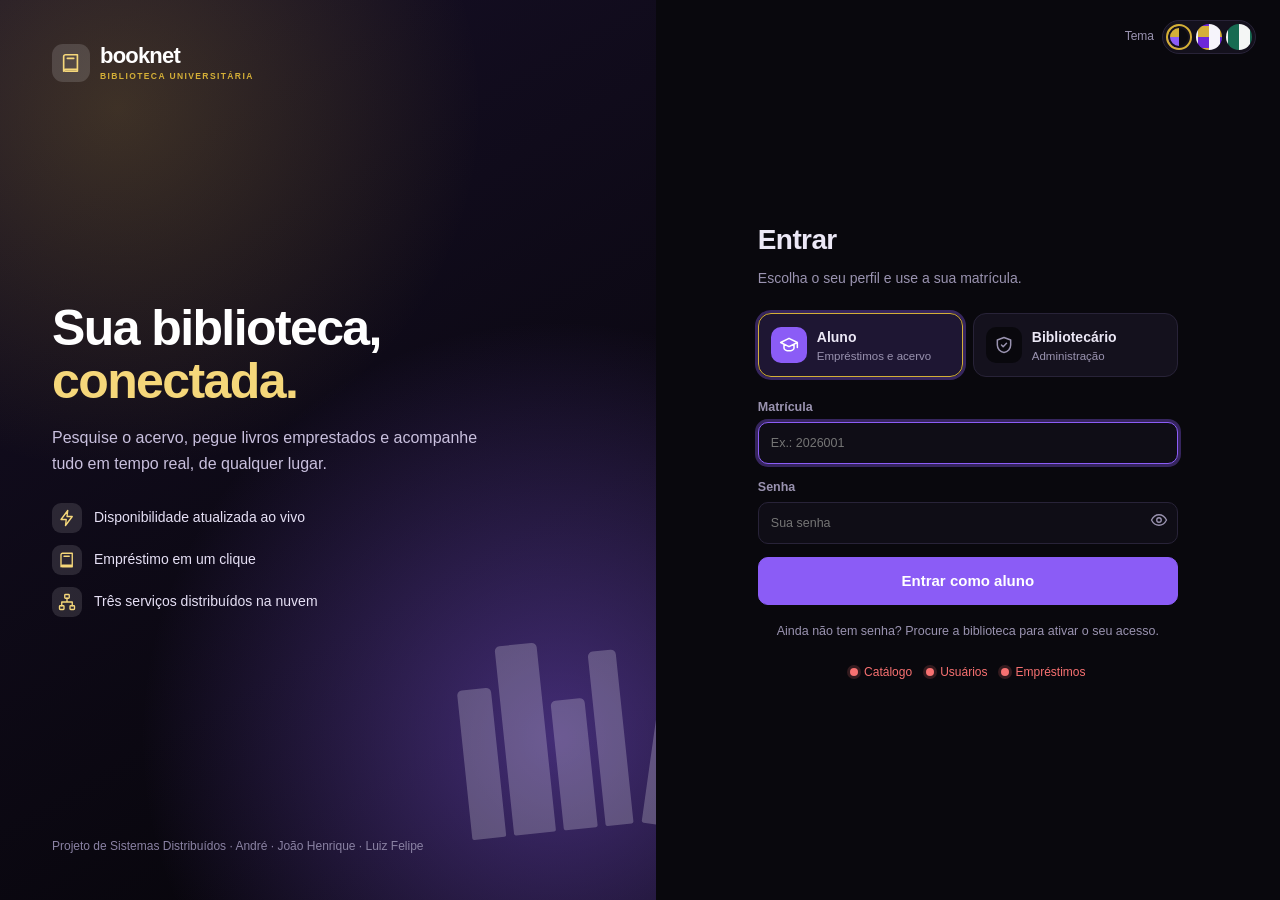
==== commit 41cd0035: "feat: temas Noite (preto, roxo e dourado), Dia e Classico - Todas as cores do Cliente Web viraram va" ====
--- a/cliente/index.html
+++ b/cliente/index.html
@@ -4,7 +4,12 @@
   <meta charset="UTF-8">
   <meta name="viewport" content="width=device-width, initial-scale=1">
   <meta name="description" content="BookNet — biblioteca universitária: acervo, empréstimos e devoluções em tempo real.">
-  <meta name="theme-color" content="#0f3d2e">
+  <meta name="theme-color" content="#09080d">
+  <script>
+    // Aplica o tema salvo antes de desenhar a página (evita piscar o tema errado).
+    try { document.documentElement.dataset.tema = localStorage.getItem("booknet.tema") || "noite"; }
+    catch (e) { document.documentElement.dataset.tema = "noite"; }
+  </script>
   <title>BookNet · Biblioteca Universitária</title>
   <link rel="icon" href="data:image/svg+xml,%3Csvg xmlns='http://www.w3.org/2000/svg' viewBox='0 0 32 32'%3E%3Crect width='32' height='32' rx='8' fill='%23176b52'/%3E%3Cpath d='M9 8h9a5 5 0 0 1 0 10h-9zM9 18h10a5 5 0 0 1 0 10H9z' fill='none' stroke='white' stroke-width='3'/%3E%3C/svg%3E">
   <link rel="stylesheet" href="style.css">
@@ -32,7 +37,7 @@
         <span>booknet<small>BIBLIOTECA UNIVERSITÁRIA</small></span>
       </div>
       <div class="login-chamada">
-        <h1>Sua biblioteca,<br>conectada.</h1>
+        <h1>Sua biblioteca,<br><em>conectada.</em></h1>
         <p>Pesquise o acervo, pegue livros emprestados e acompanhe tudo em tempo real, de qualquer lugar.</p>
         <ul class="login-recursos">
           <li><svg class="icone"><use href="#i-raio"/></svg>Disponibilidade atualizada ao vivo</li>
@@ -45,6 +50,7 @@
     </div>
 
     <div class="login-painel">
+      <div class="login-tema"><span>Tema</span><div class="seletor-tema" data-seletor-tema></div></div>
       <div class="login-cartao">
         <h2>Entrar</h2>
         <p class="suave">Escolha o seu perfil e use a sua matrícula.</p>
@@ -86,6 +92,7 @@
       </div>
       <nav class="abas" id="abas" aria-label="Seções"></nav>
       <div class="topo-direita">
+        <div class="seletor-tema" data-seletor-tema></div>
         <div class="status-grupo" id="status-servicos" role="status" aria-label="Estado dos serviços"></div>
         <span class="status" id="status-ws" title="Canal de eventos em tempo real"><span class="ponto"></span><span class="status-texto">Conectando…</span></span>
         <div class="usuario-chip">
--- a/cliente/style.css
+++ b/cliente/style.css
@@ -1,17 +1,51 @@
-:root {
+/* =====================================================================
+   Temas. Todas as cores vêm destas variáveis.
+   - Clássico: o verde original do BookNet (padrão das versões V1 a V5).
+   - Noite: preto com roxo e dourado (tema escuro, padrão atual).
+   - Dia: roxo e dourado sobre fundo claro.
+   A escolha fica em <html data-tema="...">, salva no navegador.
+   ===================================================================== */
+:root, [data-tema="classico"] {
   color-scheme: light;
   --fundo: #f4f6f5;
   --superficie: #ffffff;
+  --campo: #ffffff;
   --tinta: #17302a;
   --suave: #63746e;
   --linha: #e1e8e4;
-  --verde: #176b52;
-  --verde-escuro: #0f3d2e;
-  --verde-claro: #e7f3ed;
+  --destaque: #176b52;
+  --destaque-forte: #0f3d2e;
+  --destaque-claro: #e7f3ed;
+  --sobre-claro: #176b52;
+  --sobre-destaque: #ffffff;
+  --acento: #176b52;
   --ambar: #9a5b00;
   --ambar-claro: #fff4df;
+  --aviso-borda: #f3dfb8;
   --vermelho: #b42318;
   --vermelho-claro: #fdecea;
+  --ok: #2e9d6e;
+  --parcial: #d68a00;
+  --ponto-neutro: #c2ccc8;
+  --anel: rgba(23, 107, 82, .14);
+  --perfil-hover: #9fcbb8;
+  --topo-fundo: rgba(255, 255, 255, .92);
+  --vazio-fundo: rgba(255, 255, 255, .5);
+  --selo-neutro: #eef1f0;
+  --feed-devolucao: #6b7f78;
+  --kpi-destaque: linear-gradient(140deg, #176b52, #0f3d2e);
+  --kpi-destaque-borda: transparent;
+  --kpi-destaque-suave: #bfe0d3;
+  --toast-fundo: #17302a;
+  --toast-ao-vivo: #0f3d2e;
+  --marca-icone: #176b52;
+  --marca-icone-cor: #ffffff;
+  --login-fundo: radial-gradient(circle at 15% 15%, #1f8a69 0, transparent 45%), radial-gradient(circle at 90% 85%, #2a7a5e 0, transparent 40%), linear-gradient(150deg, #134d3a, #0b2c21);
+  --login-marca-sub: #a9d2c1;
+  --login-texto: #cfe6dc;
+  --login-item: #e3f1eb;
+  --login-rodape: #9cc6b5;
+  --login-titulo-destaque: #ffffff;
   --raio: 16px;
   --sombra: 0 1px 2px rgba(15, 61, 46, .05), 0 8px 24px rgba(15, 61, 46, .06);
 }
@@ -26,44 +60,45 @@
 [hidden] { display: none !important; }
 button, input, select { font: inherit; color: inherit; }
 button { cursor: pointer; }
-:focus-visible { outline: 3px solid var(--verde); outline-offset: 2px; }
+:focus-visible { outline: 3px solid var(--destaque); outline-offset: 2px; }
 .icones { position: absolute; width: 0; height: 0; overflow: hidden; }
 .icone { width: 18px; height: 18px; fill: none; stroke: currentColor; stroke-width: 1.8; stroke-linecap: round; stroke-linejoin: round; flex-shrink: 0; }
 .suave { color: var(--suave); }
 .dica { color: var(--suave); font-size: 12px; }
-.sobretitulo { font-size: 11px; font-weight: 700; letter-spacing: 1.4px; text-transform: uppercase; color: var(--verde); margin-bottom: 4px; }
+.sobretitulo { font-size: 11px; font-weight: 700; letter-spacing: 1.4px; text-transform: uppercase; color: var(--acento); margin-bottom: 4px; }
 
 /* ---------- Marca ---------- */
 .marca { display: flex; align-items: center; gap: 10px; font-size: 22px; font-weight: 750; letter-spacing: -.8px; line-height: 1; }
 .marca small { display: block; margin-top: 5px; font-size: 8.5px; letter-spacing: 1.4px; font-weight: 650; color: var(--suave); }
-.marca-icone { display: grid; place-items: center; width: 38px; height: 38px; border-radius: 11px; background: var(--verde); color: #fff; }
+.marca-icone { display: grid; place-items: center; width: 38px; height: 38px; border-radius: 11px; background: var(--marca-icone); color: var(--marca-icone-cor); }
 .marca-icone .icone { width: 22px; height: 22px; }
 .marca-clara { color: #fff; }
-.marca-clara small { color: #a9d2c1; }
+.marca-clara small { color: var(--login-marca-sub); }
 .marca-clara .marca-icone { background: rgba(255, 255, 255, .14); }
 
 /* ---------- Botões ---------- */
-.botao { display: inline-flex; align-items: center; justify-content: center; gap: 8px; border: 1px solid var(--linha); background: #fff; border-radius: 10px; padding: 8px 14px; font-weight: 600; transition: border-color .15s, background .15s, color .15s; }
-.botao:hover { border-color: var(--verde); color: var(--verde); }
-.botao.primario { background: var(--verde); border-color: var(--verde); color: #fff; }
-.botao.primario:hover { background: var(--verde-escuro); border-color: var(--verde-escuro); color: #fff; }
+.botao { display: inline-flex; align-items: center; justify-content: center; gap: 8px; border: 1px solid var(--linha); background: var(--superficie); border-radius: 10px; padding: 8px 14px; font-weight: 600; transition: border-color .15s, background .15s, color .15s; }
+.botao:hover { border-color: var(--destaque); color: var(--destaque); }
+.botao.primario { background: var(--destaque); border-color: var(--destaque); color: var(--sobre-destaque); }
+.botao.primario:hover { background: var(--destaque-forte); border-color: var(--destaque-forte); color: var(--sobre-destaque); }
 .botao.pequeno { padding: 5px 11px; font-size: 12.5px; border-radius: 9px; }
 .botao.largo { width: 100%; padding: 11px; font-size: 15px; }
 .botao:disabled { opacity: .55; cursor: not-allowed; }
 .botao-icone { display: grid; place-items: center; width: 34px; height: 34px; border: 0; border-radius: 9px; background: transparent; color: var(--suave); }
-.botao-icone:hover { background: var(--verde-claro); color: var(--verde); }
+.botao-icone:hover { background: var(--destaque-claro); color: var(--destaque); }
 
 /* ---------- Login ---------- */
 .login { display: grid; grid-template-columns: minmax(0, 1.05fr) minmax(0, 1fr); min-height: 100vh; }
 .login-arte { position: relative; overflow: hidden; display: flex; flex-direction: column; justify-content: space-between; gap: 32px; padding: 44px 52px; color: #fff;
-  background: radial-gradient(circle at 15% 15%, #1f8a69 0, transparent 45%), radial-gradient(circle at 90% 85%, #2a7a5e 0, transparent 40%), linear-gradient(150deg, #134d3a, #0b2c21); }
+  background: var(--login-fundo); }
 .login-chamada { position: relative; z-index: 1; max-width: 460px; }
+.login-chamada h1 em { font-style: normal; color: var(--login-titulo-destaque); }
 .login-chamada h1 { font-size: clamp(34px, 4vw, 50px); letter-spacing: -1.6px; line-height: 1.05; margin-bottom: 18px; }
-.login-chamada p { color: #cfe6dc; font-size: 16px; margin-bottom: 26px; }
+.login-chamada p { color: var(--login-texto); font-size: 16px; margin-bottom: 26px; }
 .login-recursos { list-style: none; margin: 0; padding: 0; display: grid; gap: 12px; }
-.login-recursos li { display: flex; align-items: center; gap: 12px; color: #e3f1eb; }
+.login-recursos li { display: flex; align-items: center; gap: 12px; color: var(--login-item); }
 .login-recursos .icone { width: 30px; height: 30px; padding: 6px; border-radius: 9px; background: rgba(255, 255, 255, .12); }
-.login-rodape { position: relative; z-index: 1; font-size: 12px; color: #9cc6b5; }
+.login-rodape { position: relative; z-index: 1; font-size: 12px; color: var(--login-rodape); }
 .livros-deco { position: absolute; right: -10px; bottom: 70px; display: flex; align-items: flex-end; gap: 8px; opacity: .22; transform: rotate(-6deg); }
 .livros-deco i { display: block; width: 34px; border-radius: 5px 5px 2px 2px; background: #fff; }
 .livros-deco i:nth-child(1) { height: 150px; } .livros-deco i:nth-child(2) { height: 190px; width: 42px; }
@@ -72,17 +107,17 @@
 .login-cartao { width: min(420px, 100%); }
 .login-cartao h2 { font-size: 28px; letter-spacing: -.6px; margin-bottom: 4px; }
 .perfis { display: grid; grid-template-columns: 1fr 1fr; gap: 10px; margin: 24px 0 20px; }
-.perfil { display: flex; align-items: center; gap: 10px; text-align: left; padding: 12px; border: 1.5px solid var(--linha); border-radius: 13px; background: #fff; transition: border-color .15s, background .15s, box-shadow .15s; }
+.perfil { display: flex; align-items: center; gap: 10px; text-align: left; padding: 12px; border: 1.5px solid var(--linha); border-radius: 13px; background: var(--superficie); transition: border-color .15s, background .15s, box-shadow .15s; }
 .perfil .icone { width: 36px; height: 36px; padding: 8px; border-radius: 10px; background: var(--fundo); color: var(--suave); }
 .perfil b { display: block; font-size: 14px; }
 .perfil small { display: block; font-size: 11.5px; color: var(--suave); line-height: 1.3; }
-.perfil:hover { border-color: #9fcbb8; }
-.perfil.is-ativo { border-color: var(--verde); background: var(--verde-claro); box-shadow: 0 0 0 3px rgba(23, 107, 82, .1); }
-.perfil.is-ativo .icone { background: var(--verde); color: #fff; }
+.perfil:hover { border-color: var(--perfil-hover); }
+.perfil.is-ativo { border-color: var(--destaque); background: var(--destaque-claro); box-shadow: 0 0 0 3px var(--anel); }
+.perfil.is-ativo .icone { background: var(--destaque); color: var(--sobre-destaque); }
 .campo-senha { position: relative; display: block; }
 .campo-senha input { padding-right: 42px; }
 .mostrar-senha { position: absolute; right: 4px; top: 50%; transform: translateY(-50%); border: 0; background: transparent; color: var(--suave); padding: 6px; border-radius: 8px; }
-.mostrar-senha:hover { color: var(--verde); }
+.mostrar-senha:hover { color: var(--destaque); }
 .erro-login { margin: -2px 0 12px; padding: 9px 12px; border-radius: 10px; background: var(--vermelho-claro); color: var(--vermelho); font-weight: 600; font-size: 13px; }
 .login-ajuda { margin-top: 16px; font-size: 12.5px; color: var(--suave); text-align: center; }
 .login-servicos { margin-top: 22px; display: flex; justify-content: center; gap: 14px; flex-wrap: wrap; font-size: 11.5px; color: var(--suave); }
@@ -90,31 +125,31 @@
 /* ---------- Formulários ---------- */
 form label { display: flex; flex-direction: column; gap: 5px; margin-bottom: 13px; font-size: 12.5px; font-weight: 600; color: var(--suave); }
 form label.marcar { flex-direction: row; align-items: center; gap: 8px; }
-input:not([type=checkbox]), select { width: 100%; padding: 10px 12px; border: 1px solid var(--linha); border-radius: 10px; background: #fff; color: var(--tinta); font-weight: 400; transition: border-color .15s, box-shadow .15s; }
-input:focus, select:focus { border-color: var(--verde); outline: none; box-shadow: 0 0 0 3px rgba(23, 107, 82, .14); }
+input:not([type=checkbox]), select { width: 100%; padding: 10px 12px; border: 1px solid var(--linha); border-radius: 10px; background: var(--campo); color: var(--tinta); font-weight: 400; transition: border-color .15s, box-shadow .15s; }
+input:focus, select:focus { border-color: var(--destaque); outline: none; box-shadow: 0 0 0 3px var(--anel); }
 .acoes { display: flex; gap: 8px; flex-wrap: wrap; margin-top: 6px; }
 
 /* ---------- Topo da aplicação ---------- */
-.topo { position: sticky; top: 0; z-index: 5; display: flex; align-items: center; gap: 22px; padding: 12px 28px; background: rgba(255, 255, 255, .92); backdrop-filter: blur(8px); border-bottom: 1px solid var(--linha); }
+.topo { position: sticky; top: 0; z-index: 5; display: flex; align-items: center; gap: 22px; padding: 12px 28px; background: var(--topo-fundo); backdrop-filter: blur(8px); border-bottom: 1px solid var(--linha); }
 .abas { display: flex; gap: 4px; flex: 1; }
 .aba { border: 0; background: none; padding: 8px 14px; border-radius: 10px; color: var(--suave); font-weight: 600; white-space: nowrap; }
-.aba:hover { color: var(--verde); }
-.aba.is-ativo { background: var(--verde-claro); color: var(--verde); }
+.aba:hover { color: var(--destaque); }
+.aba.is-ativo { background: var(--destaque-claro); color: var(--sobre-claro); }
 .topo-direita { display: flex; align-items: center; gap: 16px; }
 .status-grupo { display: flex; gap: 12px; }
 .status { display: inline-flex; align-items: center; gap: 6px; font-size: 12px; color: var(--suave); white-space: nowrap; }
-.ponto { width: 8px; height: 8px; border-radius: 50%; background: #c2ccc8; }
-.status.ok .ponto { background: #2e9d6e; box-shadow: 0 0 0 3px #2e9d6e26; }
-.status.parcial .ponto { background: #d68a00; box-shadow: 0 0 0 3px #d68a0026; }
-.status.erro .ponto { background: var(--vermelho); box-shadow: 0 0 0 3px #b4231826; }
+.ponto { width: 8px; height: 8px; border-radius: 50%; background: var(--ponto-neutro); }
+.status.ok .ponto { background: var(--ok); box-shadow: 0 0 0 3px color-mix(in srgb, var(--ok) 18%, transparent); }
+.status.parcial .ponto { background: var(--parcial); box-shadow: 0 0 0 3px color-mix(in srgb, var(--parcial) 18%, transparent); }
+.status.erro .ponto { background: var(--vermelho); box-shadow: 0 0 0 3px color-mix(in srgb, var(--vermelho) 18%, transparent); }
 .status.erro .status-texto { color: var(--vermelho); }
-.usuario-chip { display: flex; align-items: center; gap: 10px; padding: 4px 4px 4px 4px; border: 1px solid var(--linha); border-radius: 14px; background: #fff; }
-.avatar { display: grid; place-items: center; width: 32px; height: 32px; border-radius: 10px; background: var(--verde); color: #fff; font-weight: 700; font-size: 13px; }
+.usuario-chip { display: flex; align-items: center; gap: 10px; padding: 4px 4px 4px 4px; border: 1px solid var(--linha); border-radius: 14px; background: var(--superficie); }
+.avatar { display: grid; place-items: center; width: 32px; height: 32px; border-radius: 10px; background: var(--destaque); color: var(--sobre-destaque); font-weight: 700; font-size: 13px; }
 .usuario-dados { display: flex; flex-direction: column; line-height: 1.2; }
 .usuario-dados b { font-size: 13px; }
 .usuario-dados small { font-size: 11px; color: var(--suave); }
 
-.aviso-nuvem { display: flex; align-items: center; gap: 10px; padding: 10px 28px; background: var(--ambar-claro); color: var(--ambar); font-weight: 600; border-bottom: 1px solid #f3dfb8; }
+.aviso-nuvem { display: flex; align-items: center; gap: 10px; padding: 10px 28px; background: var(--ambar-claro); color: var(--ambar); font-weight: 600; border-bottom: 1px solid var(--aviso-borda); }
 .spinner { width: 14px; height: 14px; border: 2px solid currentColor; border-right-color: transparent; border-radius: 50%; animation: girar .8s linear infinite; flex-shrink: 0; }
 @keyframes girar { to { transform: rotate(360deg); } }
 
@@ -130,26 +165,26 @@
 .formulario { position: sticky; top: 90px; }
 .formulario h2 { margin-bottom: 14px; }
 .lista { display: flex; flex-direction: column; gap: 12px; }
-.vazio { padding: 40px 20px; text-align: center; color: var(--suave); border: 1.5px dashed var(--linha); border-radius: var(--raio); background: rgba(255, 255, 255, .5); }
-.busca { display: flex; align-items: center; gap: 8px; padding: 5px 5px 5px 14px; background: #fff; border: 1px solid var(--linha); border-radius: 13px; box-shadow: var(--sombra); }
+.vazio { padding: 40px 20px; text-align: center; color: var(--suave); border: 1.5px dashed var(--linha); border-radius: var(--raio); background: var(--vazio-fundo); }
+.busca { display: flex; align-items: center; gap: 8px; padding: 5px 5px 5px 14px; background: var(--superficie); border: 1px solid var(--linha); border-radius: 13px; box-shadow: var(--sombra); }
 .busca > .icone { color: var(--suave); }
-.busca input, .busca select { border: 0; padding: 7px 4px; box-shadow: none !important; }
+.busca input, .busca select { border: 0; padding: 7px 4px; box-shadow: none !important; background: transparent; }
 .busca input { width: 230px; }
 .busca select { width: auto; border-left: 1px solid var(--linha); border-radius: 0; padding-left: 10px; }
 .filtros { display: flex; gap: 6px; flex-wrap: wrap; }
-.chip { border: 1px solid var(--linha); background: #fff; border-radius: 99px; padding: 6px 15px; font-weight: 600; color: var(--suave); }
-.chip.is-ativo { background: var(--verde); border-color: var(--verde); color: #fff; }
+.chip { border: 1px solid var(--linha); background: var(--superficie); border-radius: 99px; padding: 6px 15px; font-weight: 600; color: var(--suave); }
+.chip.is-ativo { background: var(--destaque); border-color: var(--destaque); color: var(--sobre-destaque); }
 
 /* ---------- KPIs ---------- */
 .kpis { display: grid; grid-template-columns: repeat(4, 1fr); gap: 16px; margin-bottom: 22px; }
 .kpis-3 { grid-template-columns: repeat(3, 1fr); }
-.kpi { background: #fff; border: 1px solid var(--linha); border-radius: var(--raio); padding: 18px 20px; box-shadow: var(--sombra); }
+.kpi { background: var(--superficie); border: 1px solid var(--linha); border-radius: var(--raio); padding: 18px 20px; box-shadow: var(--sombra); }
 .kpi small { display: block; font-size: 12px; font-weight: 600; color: var(--suave); }
 .kpi strong { display: block; font-size: 30px; letter-spacing: -1px; line-height: 1.2; margin-top: 4px; }
 .kpi span { font-size: 12px; color: var(--suave); }
 .kpi.alerta strong { color: var(--vermelho); }
-.kpi.destaque { background: linear-gradient(140deg, var(--verde), var(--verde-escuro)); border-color: transparent; color: #fff; }
-.kpi.destaque small, .kpi.destaque span { color: #bfe0d3; }
+.kpi.destaque { background: var(--kpi-destaque); border-color: var(--kpi-destaque-borda); color: #fff; }
+.kpi.destaque small, .kpi.destaque span { color: var(--kpi-destaque-suave); }
 
 /* ---------- Itens ---------- */
 .item { display: flex; gap: 16px; align-items: center; padding: 16px; }
@@ -158,10 +193,10 @@
 .item-linha { display: flex; justify-content: space-between; align-items: center; gap: 12px; flex-wrap: wrap; }
 .item-meta { font-size: 12.5px; color: var(--suave); }
 .item-acoes { display: flex; gap: 6px; align-items: center; flex-wrap: wrap; }
-.selo { display: inline-flex; align-items: center; gap: 5px; padding: 3px 10px; border-radius: 99px; font-size: 11.5px; font-weight: 700; letter-spacing: .2px; background: var(--verde-claro); color: var(--verde); white-space: nowrap; }
+.selo { display: inline-flex; align-items: center; gap: 5px; padding: 3px 10px; border-radius: 99px; font-size: 11.5px; font-weight: 700; letter-spacing: .2px; background: var(--destaque-claro); color: var(--destaque); white-space: nowrap; }
 .selo.aviso { background: var(--ambar-claro); color: var(--ambar); }
 .selo.perigo { background: var(--vermelho-claro); color: var(--vermelho); }
-.selo.neutro { background: #eef1f0; color: var(--suave); }
+.selo.neutro { background: var(--selo-neutro); color: var(--suave); }
 .exemplares { border-top: 1px solid var(--linha); padding-top: 10px; display: flex; flex-direction: column; gap: 6px; }
 .exemplar { display: flex; justify-content: space-between; align-items: center; gap: 8px; padding: 7px 10px; background: var(--fundo); border-radius: 10px; font-size: 13px; }
 .novo-exemplar { display: flex; gap: 6px; margin-top: 4px; }
@@ -172,8 +207,8 @@
 
 /* ---------- Painel: feed e saúde ---------- */
 .feed { list-style: none; margin: 12px 0 0; padding: 0; display: flex; flex-direction: column; gap: 8px; max-height: 340px; overflow-y: auto; }
-.feed li { font-size: 13px; padding: 8px 12px; border-left: 3px solid var(--verde); background: var(--fundo); border-radius: 0 10px 10px 0; }
-.feed li.devolucao { border-left-color: #6b7f78; }
+.feed li { font-size: 13px; padding: 8px 12px; border-left: 3px solid var(--destaque); background: var(--fundo); border-radius: 0 10px 10px 0; }
+.feed li.devolucao { border-left-color: var(--feed-devolucao); }
 .feed li.vazio-feed { border-left-color: var(--linha); color: var(--suave); }
 .feed time { display: block; font-size: 11px; color: var(--suave); }
 .etiqueta { font-size: 10.5px; font-weight: 700; letter-spacing: .6px; padding: 2px 8px; border-radius: 6px; background: var(--fundo); color: var(--suave); }
@@ -183,9 +218,9 @@
 
 /* ---------- Notificações ---------- */
 .toasts { position: fixed; right: 20px; bottom: 20px; z-index: 20; display: flex; flex-direction: column; gap: 8px; max-width: min(380px, calc(100vw - 40px)); }
-.toast { padding: 12px 16px; border-radius: 12px; background: var(--tinta); color: #fff; box-shadow: 0 10px 30px rgba(0, 0, 0, .2); animation: entrar .2s ease-out; }
+.toast { padding: 12px 16px; border-radius: 12px; background: var(--toast-fundo); color: #fff; box-shadow: 0 10px 30px rgba(0, 0, 0, .2); animation: entrar .2s ease-out; }
 .toast.erro { background: var(--vermelho); }
-.toast.ao-vivo { background: var(--verde-escuro); }
+.toast.ao-vivo { background: var(--toast-ao-vivo); }
 .toast.ao-vivo::before { content: "AO VIVO · "; font-size: 11px; font-weight: 700; letter-spacing: .5px; opacity: .75; }
 @keyframes entrar { from { opacity: 0; transform: translateY(8px); } }
 
@@ -197,7 +232,8 @@
 @media (max-width: 900px) {
   .login { grid-template-columns: 1fr; }
   .login-arte { padding: 28px 24px; gap: 20px; }
-  .login-chamada h1 { font-size: 32px; }
+  .login-chamada h1 em { font-style: normal; color: var(--login-titulo-destaque); }
+.login-chamada h1 { font-size: 32px; }
   .login-chamada p, .login-recursos, .livros-deco, .login-rodape { display: none; }
   .topo { flex-wrap: wrap; padding: 10px 16px; gap: 10px; }
   .abas { order: 3; flex-basis: 100%; overflow-x: auto; }
@@ -215,3 +251,101 @@
   .perfis { grid-template-columns: 1fr; }
   .item { align-items: flex-start; }
 }
+
+/* ---------- Tema Noite: preto, roxo e dourado ---------- */
+[data-tema="noite"] {
+  color-scheme: dark;
+  --fundo: #09080d;
+  --superficie: #14111d;
+  --campo: #0f0d16;
+  --tinta: #ece8f6;
+  --suave: #9a93b0;
+  --linha: #282338;
+  --destaque: #8b5cf6;
+  --destaque-forte: #6d28d9;
+  --destaque-claro: rgba(139, 92, 246, .16);
+  --sobre-claro: #c4b5fd;
+  --sobre-destaque: #ffffff;
+  --acento: #d4af37;
+  --ambar: #f2c14e;
+  --ambar-claro: rgba(242, 193, 78, .12);
+  --aviso-borda: rgba(242, 193, 78, .25);
+  --vermelho: #f87171;
+  --vermelho-claro: rgba(248, 113, 113, .14);
+  --ok: #34d399;
+  --parcial: #f2c14e;
+  --ponto-neutro: #4a4560;
+  --anel: rgba(139, 92, 246, .35);
+  --perfil-hover: #5b4a8a;
+  --topo-fundo: rgba(9, 8, 13, .85);
+  --vazio-fundo: rgba(255, 255, 255, .02);
+  --selo-neutro: #221e30;
+  --feed-devolucao: #6b6485;
+  --kpi-destaque: linear-gradient(140deg, #6d28d9, #2a0f5c);
+  --kpi-destaque-borda: rgba(212, 175, 55, .55);
+  --kpi-destaque-suave: #e9d9a0;
+  --toast-fundo: #1e1a2c;
+  --toast-ao-vivo: #4c1d95;
+  --marca-icone: linear-gradient(140deg, #8b5cf6, #4c1d95);
+  --marca-icone-cor: #f5d77a;
+  --login-fundo: radial-gradient(circle at 18% 12%, rgba(212, 175, 55, .22) 0, transparent 38%), radial-gradient(circle at 85% 82%, rgba(139, 92, 246, .45) 0, transparent 45%), linear-gradient(150deg, #160f26, #050407);
+  --login-marca-sub: #d4af37;
+  --login-texto: #c9c0de;
+  --login-item: #e6e0f5;
+  --login-rodape: #8a82a3;
+  --login-titulo-destaque: #f5d77a;
+  --sombra: 0 1px 2px rgba(0, 0, 0, .45), 0 10px 28px rgba(0, 0, 0, .35);
+}
+[data-tema="noite"] .login-recursos .icone { color: #f5d77a; }
+[data-tema="noite"] .perfil.is-ativo { border-color: var(--acento); }
+[data-tema="noite"] .kpi.destaque strong { color: #f5d77a; }
+[data-tema="noite"] .capa { filter: saturate(.85) brightness(.95); }
+
+/* ---------- Tema Dia: roxo e dourado sobre fundo claro ---------- */
+[data-tema="dia"] {
+  color-scheme: light;
+  --fundo: #f6f4fb;
+  --superficie: #ffffff;
+  --campo: #ffffff;
+  --tinta: #1d1530;
+  --suave: #6b6380;
+  --linha: #e6e1f2;
+  --destaque: #6d28d9;
+  --destaque-forte: #4c1d95;
+  --destaque-claro: #efe7ff;
+  --sobre-claro: #5b21b6;
+  --sobre-destaque: #ffffff;
+  --acento: #9a7410;
+  --ok: #16a34a;
+  --ponto-neutro: #c9c3d8;
+  --anel: rgba(109, 40, 217, .16);
+  --perfil-hover: #c4b5fd;
+  --topo-fundo: rgba(255, 255, 255, .9);
+  --selo-neutro: #efedf5;
+  --feed-devolucao: #8b84a0;
+  --kpi-destaque: linear-gradient(140deg, #6d28d9, #3b0f80);
+  --kpi-destaque-borda: transparent;
+  --kpi-destaque-suave: #f1dfa4;
+  --toast-fundo: #1d1530;
+  --toast-ao-vivo: #4c1d95;
+  --marca-icone: linear-gradient(140deg, #7c3aed, #4c1d95);
+  --marca-icone-cor: #f5d77a;
+  --login-fundo: radial-gradient(circle at 18% 12%, rgba(212, 175, 55, .25) 0, transparent 38%), radial-gradient(circle at 85% 82%, rgba(139, 92, 246, .5) 0, transparent 45%), linear-gradient(150deg, #2a1659, #12082a);
+  --login-marca-sub: #e2c15a;
+  --login-texto: #d9cff2;
+  --login-item: #efe9fb;
+  --login-rodape: #a99cc9;
+  --login-titulo-destaque: #f5d77a;
+  --sombra: 0 1px 2px rgba(45, 20, 90, .05), 0 8px 24px rgba(45, 20, 90, .07);
+}
+[data-tema="dia"] .login-recursos .icone { color: #f5d77a; }
+
+/* ---------- Seletor de tema ---------- */
+.seletor-tema { display: inline-flex; align-items: center; gap: 4px; padding: 3px; border: 1px solid var(--linha); border-radius: 99px; background: var(--superficie); }
+.seletor-tema button { width: 26px; height: 26px; padding: 0; border: 2px solid transparent; border-radius: 50%; }
+.seletor-tema button[aria-checked="true"] { border-color: var(--acento); box-shadow: inset 0 0 0 2px var(--superficie); }
+.seletor-tema .amostra-noite { background: conic-gradient(#0b0a10 0 50%, #8b5cf6 0 75%, #d4af37 0); }
+.seletor-tema .amostra-dia { background: conic-gradient(#f6f4fb 0 50%, #6d28d9 0 75%, #d4af37 0); }
+.seletor-tema .amostra-classico { background: conic-gradient(#f4f6f5 0 50%, #176b52 0); }
+.login-painel { position: relative; }
+.login-tema { position: absolute; top: 20px; right: 24px; display: flex; align-items: center; gap: 8px; font-size: 12px; color: var(--suave); }
